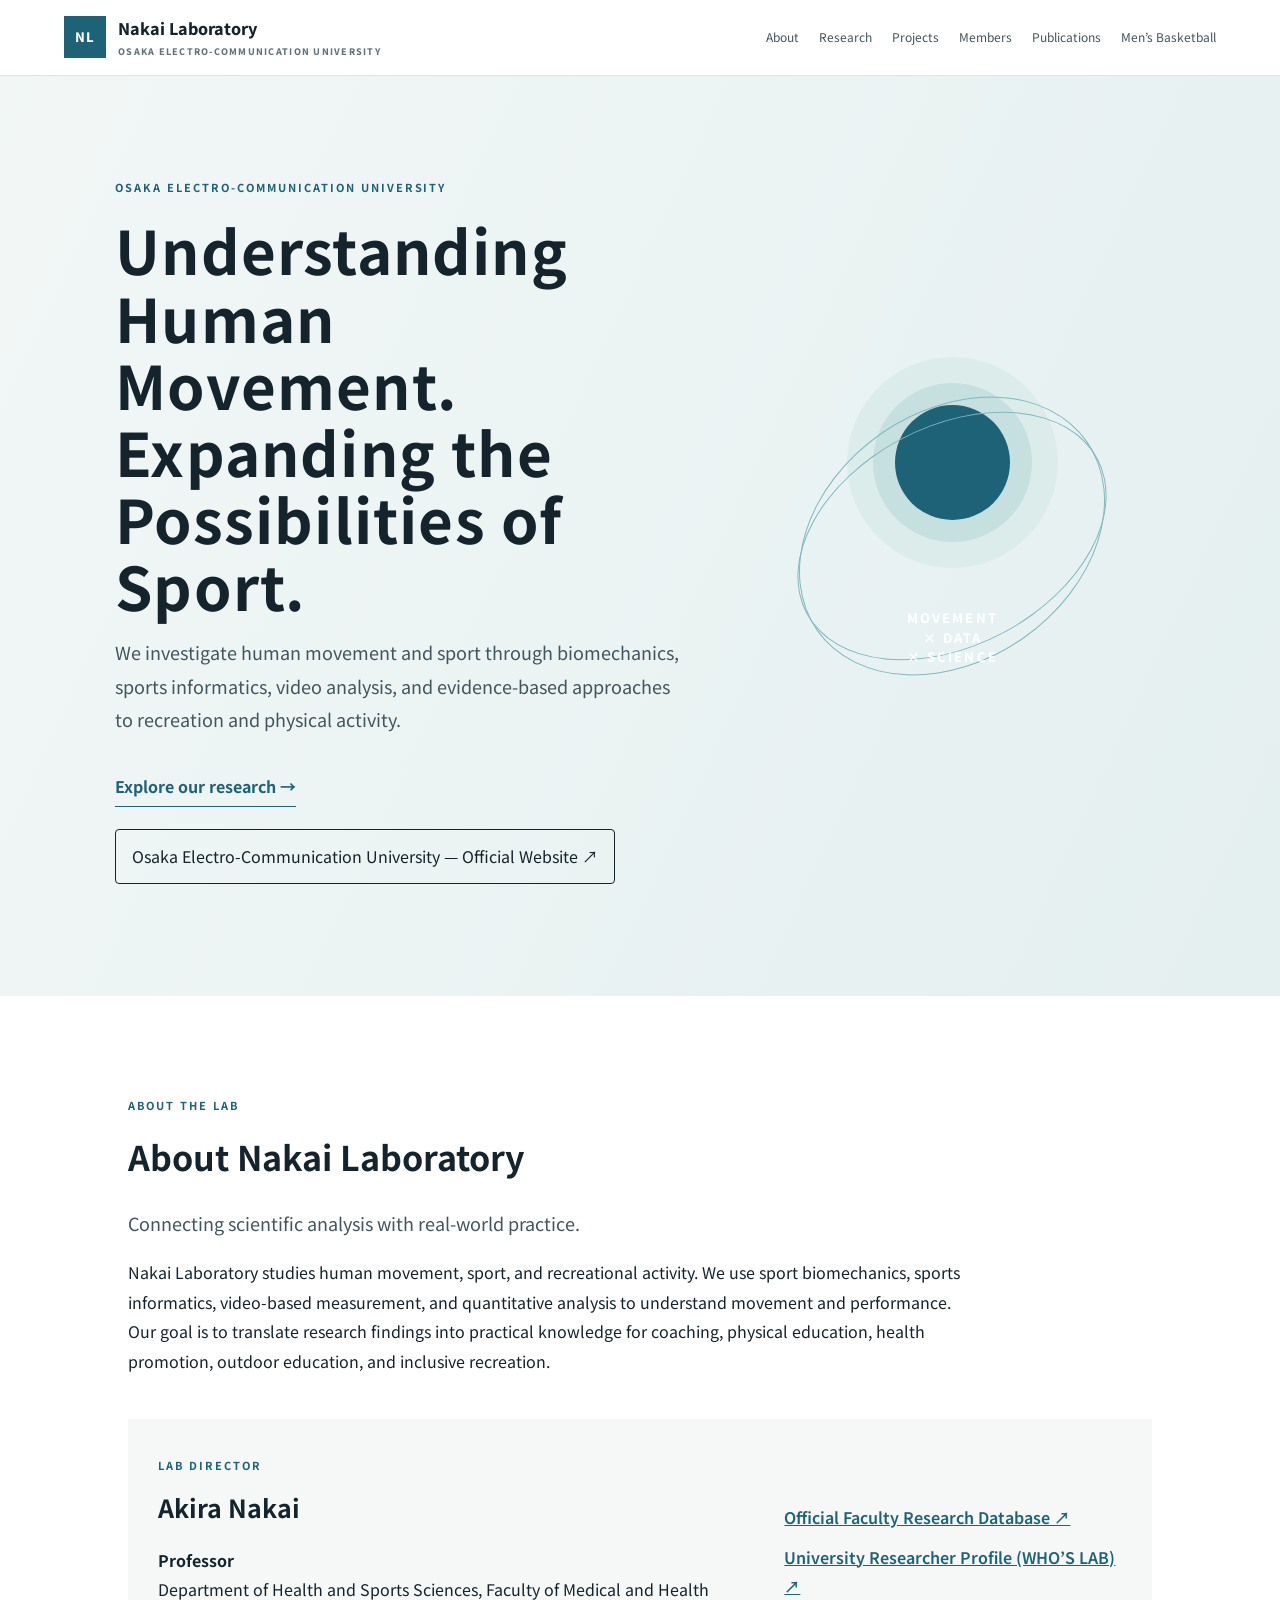
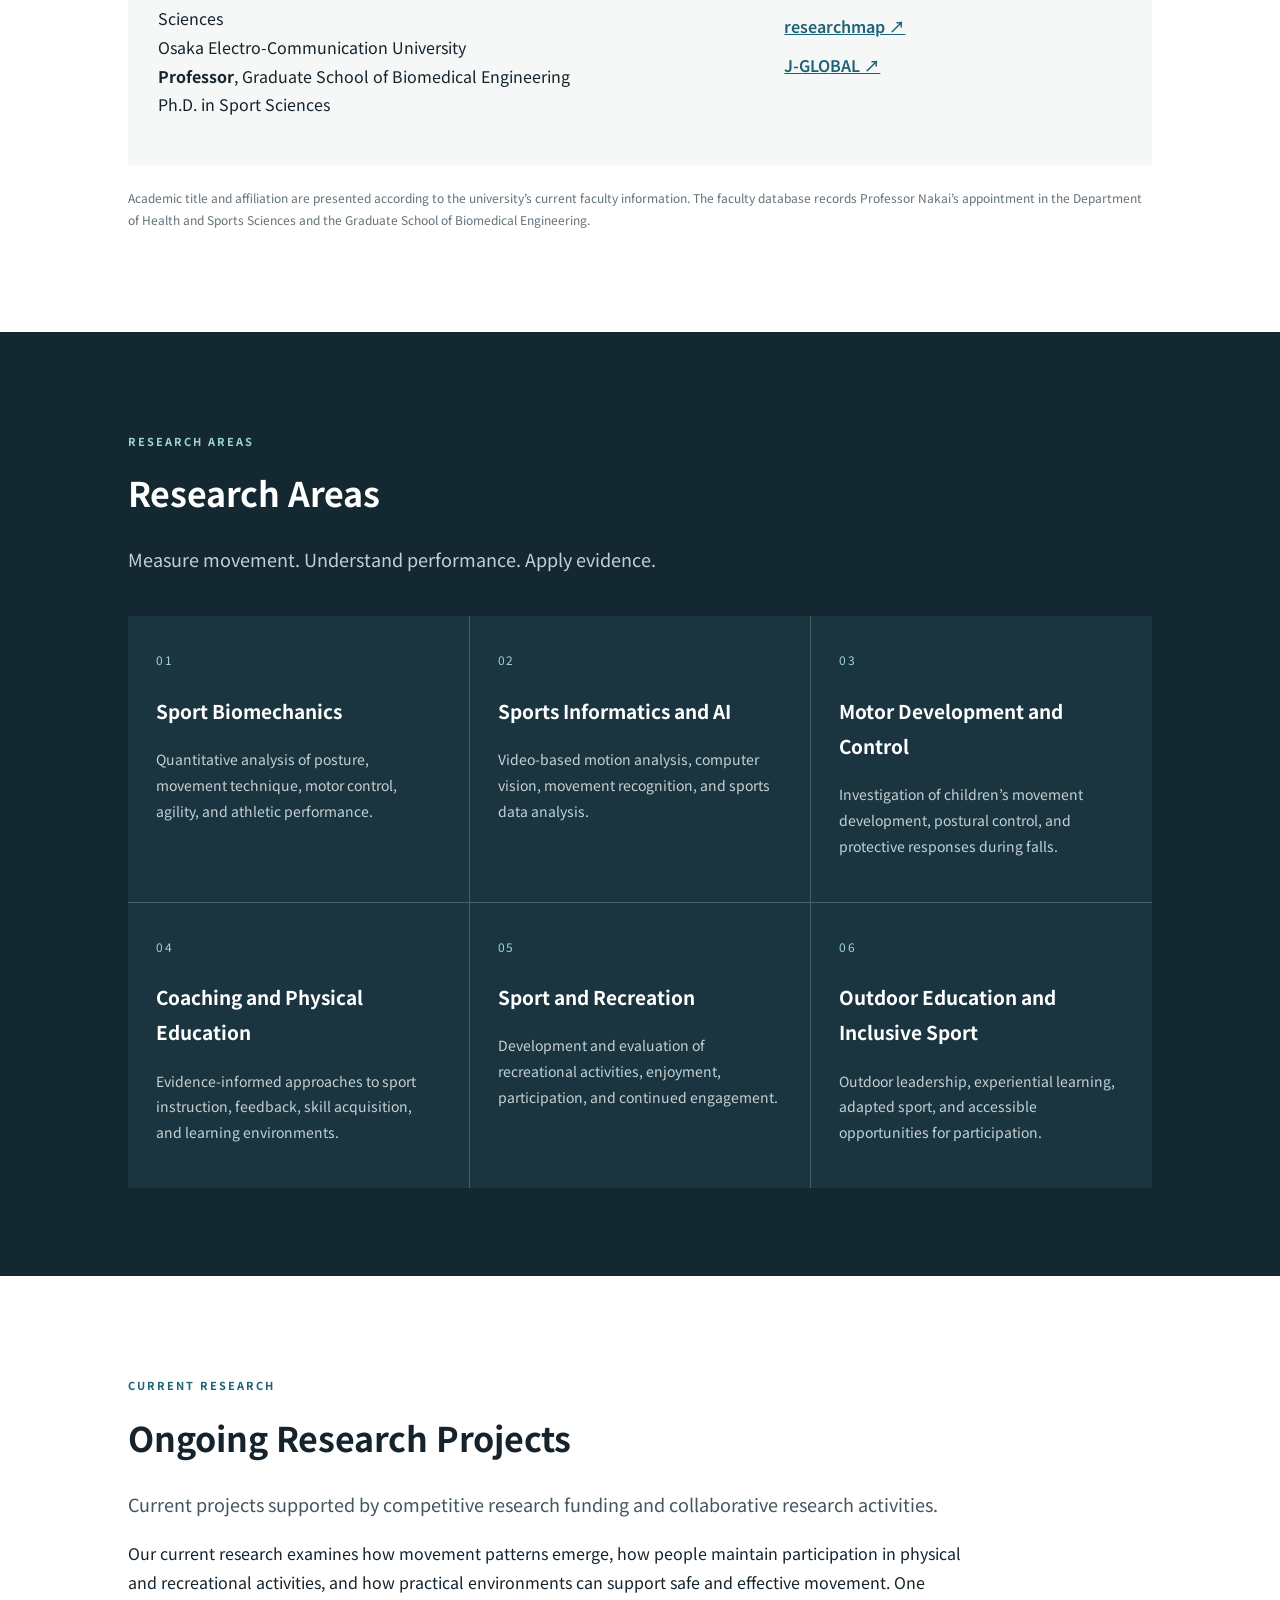
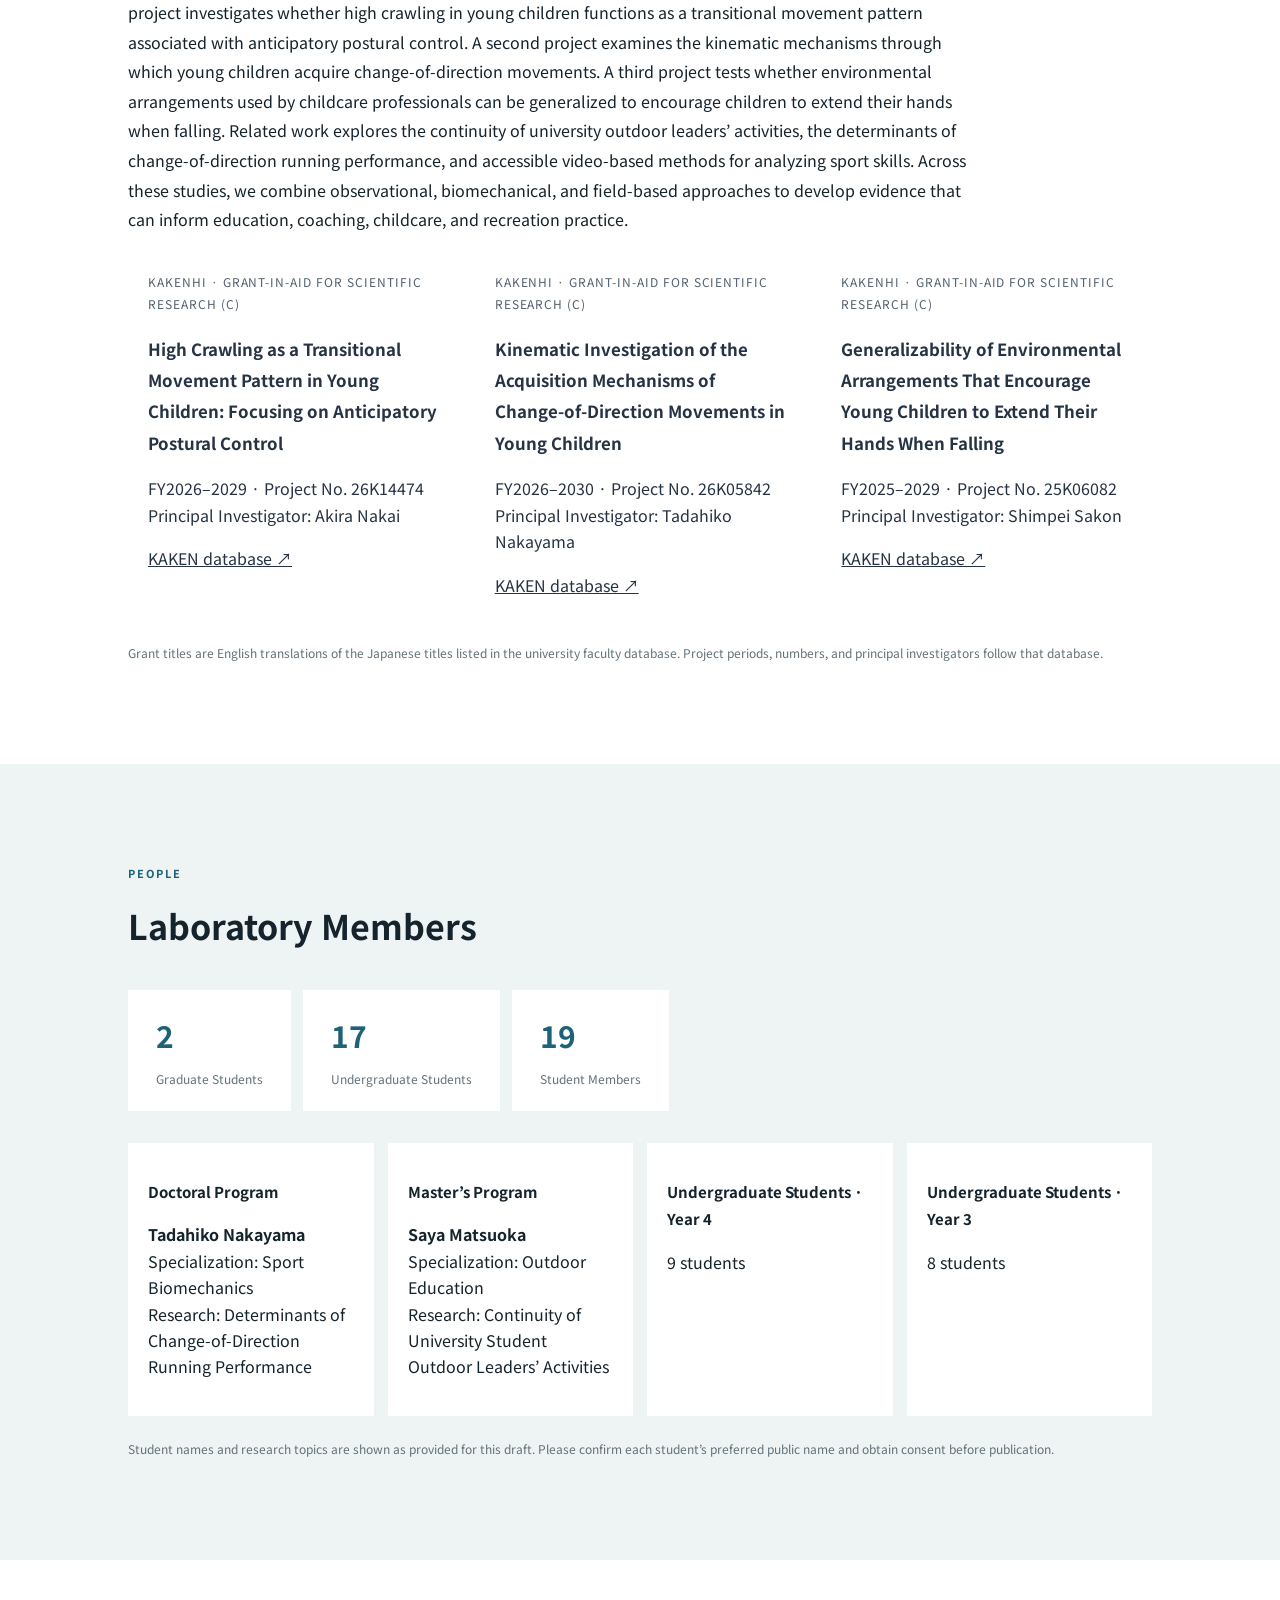
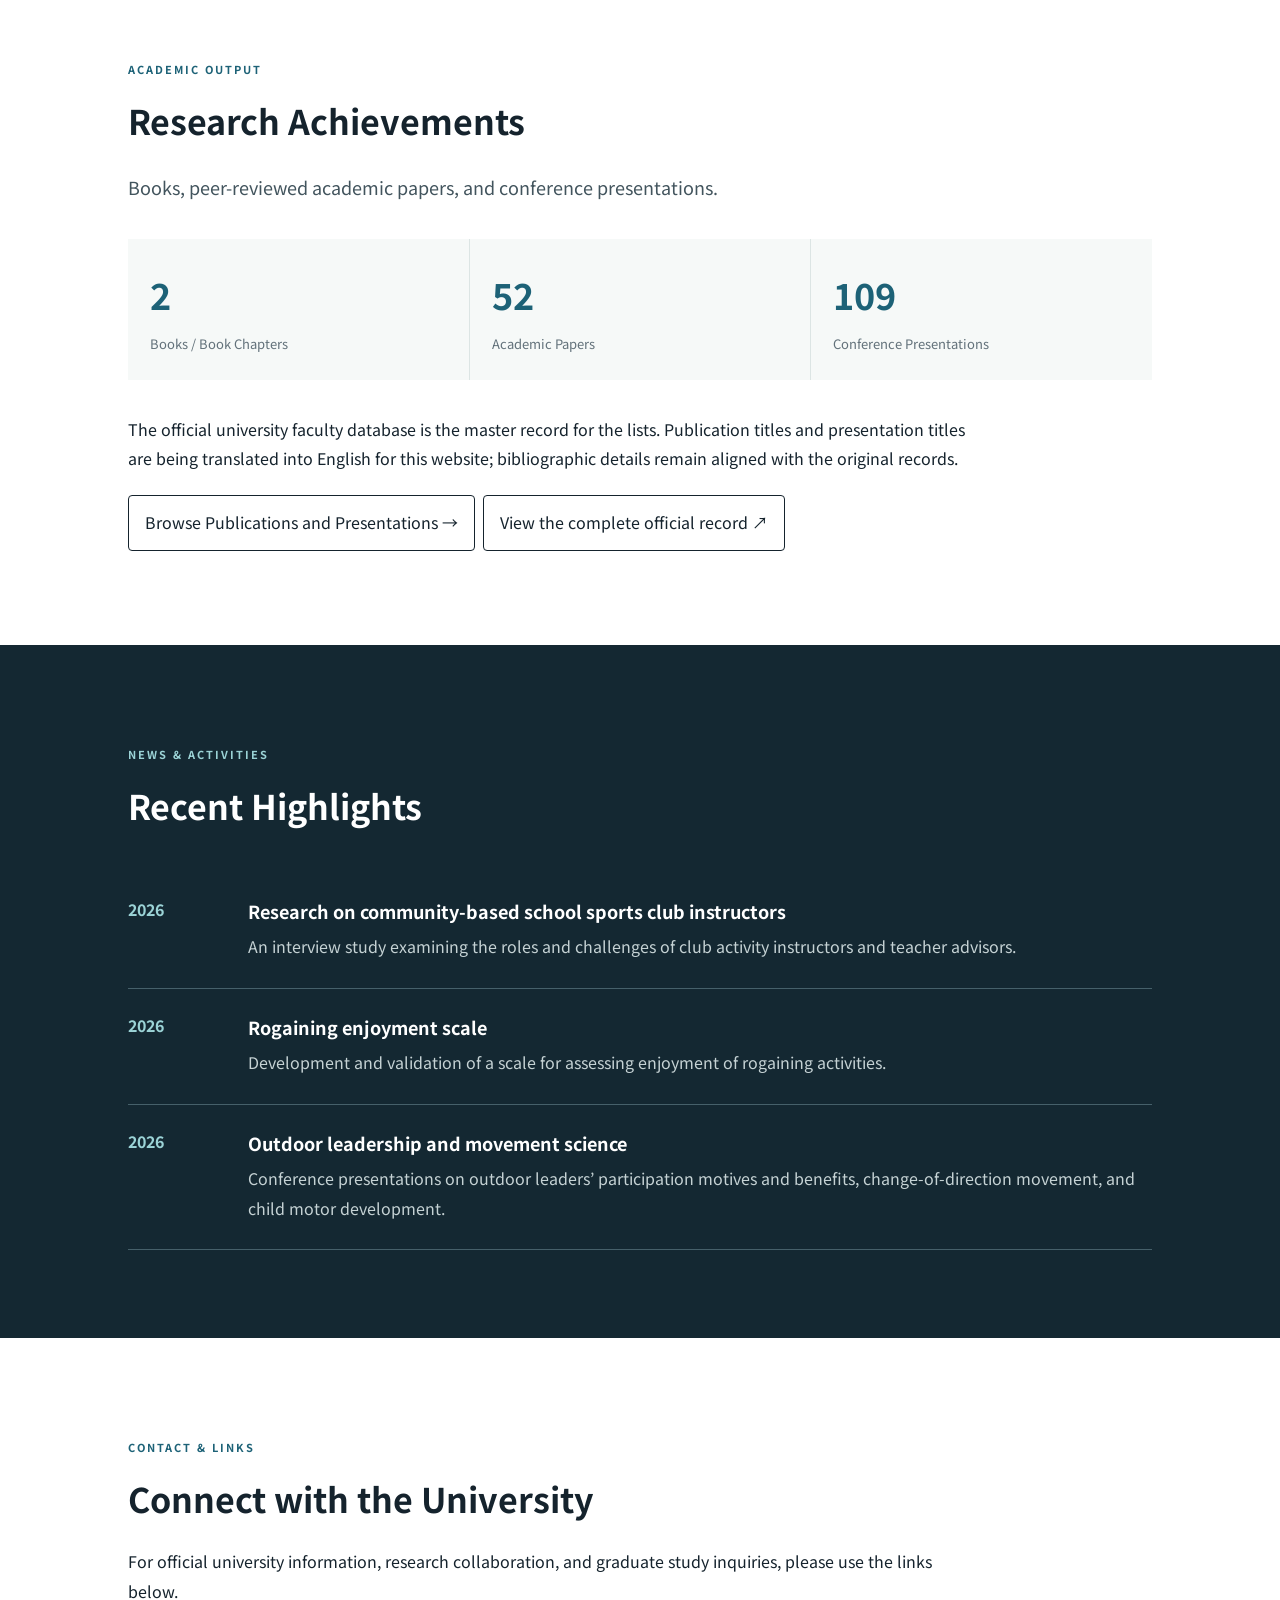
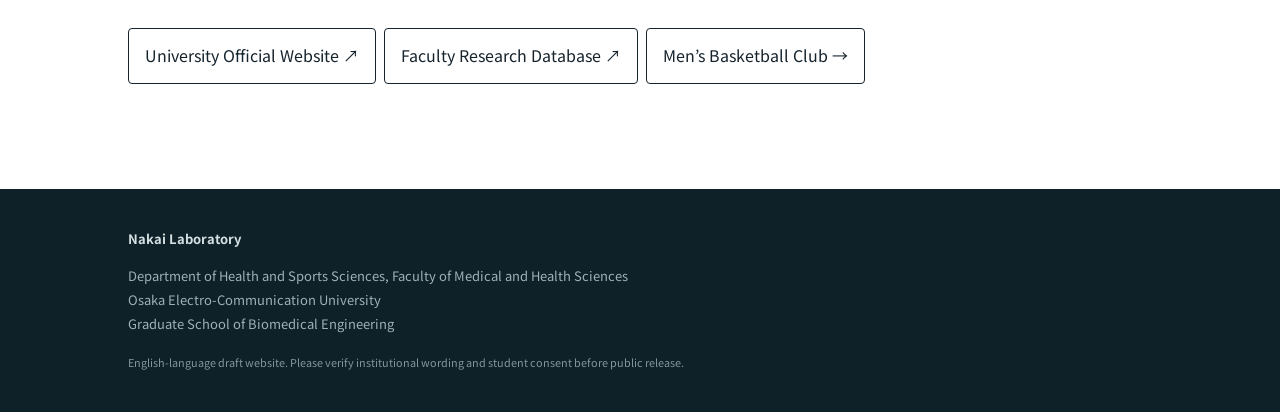
==== index.html @ e016758c "Add files via upload" ====
<!doctype html>
<html lang="en"><head><meta charset="utf-8"><meta name="viewport" content="width=device-width, initial-scale=1"><meta name="description" content="Nakai Laboratory at Osaka Electro-Communication University. Research in sport and recreation, sports informatics, biomechanics, movement development, and outdoor education."><title>Nakai Laboratory | Osaka Electro-Communication University</title><link rel="stylesheet" href="style.css"></head>
<body>
<header class="site-header"><a class="brand" href="#home"><span class="brand-mark">NL</span><span>Nakai Laboratory<small>OSAKA ELECTRO-COMMUNICATION UNIVERSITY</small></span></a><nav><a href="#about">About</a><a href="#research">Research</a><a href="#projects">Projects</a><a href="#members">Members</a><a href="publications.html">Publications</a><a href="basketball.html">Men’s Basketball</a></nav></header>
<main>
<section class="hero" id="home"><div class="hero-copy"><p class="eyebrow">OSAKA ELECTRO-COMMUNICATION UNIVERSITY</p><h1>Understanding Human Movement.<br>Expanding the Possibilities of Sport.</h1><p class="lead">We investigate human movement and sport through biomechanics, sports informatics, video analysis, and evidence-based approaches to recreation and physical activity.</p><a class="text-link" href="#research">Explore our research →</a><p><a class="official-link" href="https://www.osakac.ac.jp/" target="_blank" rel="noopener">Osaka Electro-Communication University — Official Website ↗</a></p></div><div class="hero-visual"><div class="orbit orbit-a"></div><div class="orbit orbit-b"></div><div class="dot"></div><div class="visual-label">MOVEMENT<br>× DATA<br>× SCIENCE</div></div></section>
<section class="intro section" id="about"><p class="eyebrow">ABOUT THE LAB</p><h2>About Nakai Laboratory</h2><p class="section-lead">Connecting scientific analysis with real-world practice.</p><p>Nakai Laboratory studies human movement, sport, and recreational activity. We use sport biomechanics, sports informatics, video-based measurement, and quantitative analysis to understand movement and performance. Our goal is to translate research findings into practical knowledge for coaching, physical education, health promotion, outdoor education, and inclusive recreation.</p><div class="profile"><div><span class="eyebrow">LAB DIRECTOR</span><h3>Akira Nakai</h3><p><strong>Professor</strong><br>Department of Health and Sports Sciences, Faculty of Medical and Health Sciences<br>Osaka Electro-Communication University<br><strong>Professor</strong>, Graduate School of Biomedical Engineering<br>Ph.D. in Sport Sciences</p></div><div class="profile-links"><a href="https://research-db.osakac.ac.jp/doku.php?id=ja:0811:nakai_akira" target="_blank" rel="noopener">Official Faculty Research Database ↗</a><a href="https://www.osakac.ac.jp/whoslab/research/nakai-a/" target="_blank" rel="noopener">University Researcher Profile (WHO’S LAB) ↗</a><a href="https://researchmap.jp/akiranakai" target="_blank" rel="noopener">researchmap ↗</a><a href="https://jglobal.jst.go.jp/detail?JGLOBAL_ID=201101075305499362" target="_blank" rel="noopener">J-GLOBAL ↗</a></div></div><p class="note">Academic title and affiliation are presented according to the university’s current faculty information. The faculty database records Professor Nakai’s appointment in the Department of Health and Sports Sciences and the Graduate School of Biomedical Engineering.</p></section>
<section class="section dark" id="research"><p class="eyebrow">RESEARCH AREAS</p><h2>Research Areas</h2><p class="section-lead">Measure movement. Understand performance. Apply evidence.</p><div class="cards"><article><span>01</span><h3>Sport Biomechanics</h3><p>Quantitative analysis of posture, movement technique, motor control, agility, and athletic performance.</p></article><article><span>02</span><h3>Sports Informatics and AI</h3><p>Video-based motion analysis, computer vision, movement recognition, and sports data analysis.</p></article><article><span>03</span><h3>Motor Development and Control</h3><p>Investigation of children’s movement development, postural control, and protective responses during falls.</p></article><article><span>04</span><h3>Coaching and Physical Education</h3><p>Evidence-informed approaches to sport instruction, feedback, skill acquisition, and learning environments.</p></article><article><span>05</span><h3>Sport and Recreation</h3><p>Development and evaluation of recreational activities, enjoyment, participation, and continued engagement.</p></article><article><span>06</span><h3>Outdoor Education and Inclusive Sport</h3><p>Outdoor leadership, experiential learning, adapted sport, and accessible opportunities for participation.</p></article></div></section>
<section class="section" id="projects"><p class="eyebrow">CURRENT RESEARCH</p><h2>Ongoing Research Projects</h2><p class="section-lead">Current projects supported by competitive research funding and collaborative research activities.</p><p>Our current research examines how movement patterns emerge, how people maintain participation in physical and recreational activities, and how practical environments can support safe and effective movement. One project investigates whether high crawling in young children functions as a transitional movement pattern associated with anticipatory postural control. A second project examines the kinematic mechanisms through which young children acquire change-of-direction movements. A third project tests whether environmental arrangements used by childcare professionals can be generalized to encourage children to extend their hands when falling. Related work explores the continuity of university outdoor leaders’ activities, the determinants of change-of-direction running performance, and accessible video-based methods for analyzing sport skills. Across these studies, we combine observational, biomechanical, and field-based approaches to develop evidence that can inform education, coaching, childcare, and recreation practice.</p><div class="grant-grid"><article><span class="tag">KAKENHI · Grant-in-Aid for Scientific Research (C)</span><h3>High Crawling as a Transitional Movement Pattern in Young Children: Focusing on Anticipatory Postural Control</h3><p>FY2026–2029 · Project No. 26K14474<br>Principal Investigator: Akira Nakai</p><a href="https://kaken.nii.ac.jp/" target="_blank" rel="noopener">KAKEN database ↗</a></article><article><span class="tag">KAKENHI · Grant-in-Aid for Scientific Research (C)</span><h3>Kinematic Investigation of the Acquisition Mechanisms of Change-of-Direction Movements in Young Children</h3><p>FY2026–2030 · Project No. 26K05842<br>Principal Investigator: Tadahiko Nakayama</p><a href="https://kaken.nii.ac.jp/" target="_blank" rel="noopener">KAKEN database ↗</a></article><article><span class="tag">KAKENHI · Grant-in-Aid for Scientific Research (C)</span><h3>Generalizability of Environmental Arrangements That Encourage Young Children to Extend Their Hands When Falling</h3><p>FY2025–2029 · Project No. 25K06082<br>Principal Investigator: Shimpei Sakon</p><a href="https://kaken.nii.ac.jp/" target="_blank" rel="noopener">KAKEN database ↗</a></article></div><p class="note">Grant titles are English translations of the Japanese titles listed in the university faculty database. Project periods, numbers, and principal investigators follow that database.</p></section>
<section class="section pale" id="members"><p class="eyebrow">PEOPLE</p><h2>Laboratory Members</h2><div class="member-summary"><div><strong>2</strong><span>Graduate Students</span></div><div><strong>17</strong><span>Undergraduate Students</span></div><div><strong>19</strong><span>Student Members</span></div></div><div class="member-grid"><article><h3>Doctoral Program</h3><p><strong>Tadahiko Nakayama</strong><br>Specialization: Sport Biomechanics<br>Research: Determinants of Change-of-Direction Running Performance</p></article><article><h3>Master’s Program</h3><p><strong>Saya Matsuoka</strong><br>Specialization: Outdoor Education<br>Research: Continuity of University Student Outdoor Leaders’ Activities</p></article><article><h3>Undergraduate Students · Year 4</h3><p>9 students</p></article><article><h3>Undergraduate Students · Year 3</h3><p>8 students</p></article></div><p class="note">Student names and research topics are shown as provided for this draft. Please confirm each student’s preferred public name and obtain consent before publication.</p></section>
<section class="section" id="achievements"><p class="eyebrow">ACADEMIC OUTPUT</p><h2>Research Achievements</h2><p class="section-lead">Books, peer-reviewed academic papers, and conference presentations.</p><div class="metrics"><div><strong>2</strong><span>Books / Book Chapters</span></div><div><strong>52</strong><span>Academic Papers</span></div><div><strong>109</strong><span>Conference Presentations</span></div></div><p>The official university faculty database is the master record for the lists. Publication titles and presentation titles are being translated into English for this website; bibliographic details remain aligned with the original records.</p><a class="official-link" href="publications.html">Browse Publications and Presentations →</a><a class="official-link" href="https://research-db.osakac.ac.jp/doku.php?id=ja:0811:nakai_akira" target="_blank" rel="noopener">View the complete official record ↗</a></section>
<section class="section dark" id="news"><p class="eyebrow">NEWS &amp; ACTIVITIES</p><h2>Recent Highlights</h2><div class="news-list"><article><time>2026</time><div><h3>Research on community-based school sports club instructors</h3><p>An interview study examining the roles and challenges of club activity instructors and teacher advisors.</p></div></article><article><time>2026</time><div><h3>Rogaining enjoyment scale</h3><p>Development and validation of a scale for assessing enjoyment of rogaining activities.</p></div></article><article><time>2026</time><div><h3>Outdoor leadership and movement science</h3><p>Conference presentations on outdoor leaders’ participation motives and benefits, change-of-direction movement, and child motor development.</p></div></article></div></section>
<section class="contact section" id="contact"><p class="eyebrow">CONTACT &amp; LINKS</p><h2>Connect with the University</h2><p>For official university information, research collaboration, and graduate study inquiries, please use the links below.</p><a class="official-link" href="https://www.osakac.ac.jp/" target="_blank" rel="noopener">University Official Website ↗</a><a class="official-link" href="https://research-db.osakac.ac.jp/doku.php?id=ja:0811:nakai_akira" target="_blank" rel="noopener">Faculty Research Database ↗</a><a class="official-link" href="basketball.html">Men’s Basketball Club →</a></section>
</main><footer><strong>Nakai Laboratory</strong><p>Department of Health and Sports Sciences, Faculty of Medical and Health Sciences<br>Osaka Electro-Communication University<br>Graduate School of Biomedical Engineering</p><small>English-language draft website. Please verify institutional wording and student consent before public release.</small></footer></body></html>
---- style.css ----
@import url('https://fonts.googleapis.com/css2?family=Noto+Sans+JP:wght@400;500;600;700;800&display=swap');
:root{--ink:#15232d;--muted:#62717a;--blue:#1d6277;--cyan:#9bd3d6;--pale:#edf4f3;--line:#dce5e4}
*{box-sizing:border-box}html{scroll-behavior:smooth}body{margin:0;color:var(--ink);font-family:"Noto Sans JP",sans-serif;line-height:1.85}a{color:inherit}.site-header{height:auto;min-height:76px;padding:14px 5vw;display:flex;align-items:center;justify-content:space-between;gap:24px;border-bottom:1px solid var(--line);background:#fff;position:sticky;top:0;z-index:5}.brand{display:flex;align-items:center;gap:12px;text-decoration:none;font-weight:800;white-space:nowrap}.brand small{display:block;font-size:9px;letter-spacing:.18em;color:var(--muted)}.brand-mark{width:42px;height:42px;background:var(--blue);color:white;display:grid;place-items:center;font-size:13px;letter-spacing:.08em}nav{display:flex;gap:20px;flex-wrap:wrap}nav a{text-decoration:none;font-size:12px;color:#42545d}nav a:hover,.profile-links a:hover{color:var(--blue)}.hero{min-height:590px;padding:90px 9vw;display:grid;grid-template-columns:1.15fr .85fr;align-items:center;gap:50px;background:linear-gradient(115deg,#f2f7f6,#e4eff0)}.eyebrow{font-size:11px;font-weight:700;letter-spacing:.18em;color:var(--blue)}h1{font-size:clamp(34px,5vw,60px);line-height:1.4;letter-spacing:.02em;margin:18px 0}.lead,.section-lead{font-size:18px;color:#42545d;max-width:680px}.text-link{display:inline-block;margin-top:18px;color:var(--blue);font-weight:700;text-decoration:none;border-bottom:1px solid var(--blue);padding-bottom:4px}.hero-visual{height:350px;position:relative;display:grid;place-items:center}.orbit{position:absolute;border:1px solid #80b8bd;border-radius:50%;transform:rotate(-28deg)}.orbit-a{width:330px;height:220px}.orbit-b{width:250px;height:330px;transform:rotate(55deg)}.dot{width:115px;height:115px;border-radius:50%;background:var(--blue);box-shadow:0 0 0 22px #c6e0df,0 0 0 48px #dceceb}.visual-label{position:relative;color:white;text-align:center;font-size:13px;line-height:1.5;letter-spacing:.16em;font-weight:700}.section{padding:88px 10vw;max-width:1440px;margin:auto}.section h2{font-size:34px;margin:4px 0 16px}.section>p:not(.eyebrow):not(.note){max-width:850px}.profile{margin-top:42px;padding:30px;background:#f5f8f7;display:flex;justify-content:space-between;gap:30px}.profile h3{font-size:25px;margin:6px 0}.profile h3 small{font-size:14px;color:var(--muted);margin-left:10px}.profile-links{display:flex;flex-direction:column;gap:10px;justify-content:center}.profile-links a{color:var(--blue);font-weight:600}.dark{background:#142832;color:#fff;max-width:none;padding-left:max(10vw,calc((100vw - 1152px)/2));padding-right:max(10vw,calc((100vw - 1152px)/2))}.dark .eyebrow{color:#9bd3d6}.dark .section-lead{color:#c1d1d4}.cards{display:grid;grid-template-columns:repeat(3,1fr);gap:1px;background:#46606a;margin-top:40px}.cards article{background:#1b3540;padding:28px;min-height:220px}.cards article span{color:#9bd3d6;font-size:12px;letter-spacing:.15em}.cards h3{font-size:19px}.cards p{color:#c5d2d4;font-size:14px}.note{font-size:12px;color:var(--muted);margin-top:22px}.dark .note{color:#b2c2c6}.project-list{border-top:1px solid var(--line);margin-top:35px}.project-list article{padding:25px 0;border-bottom:1px solid var(--line)}.project-list h3{margin:6px 0;font-size:20px}.project-list p{margin:0;color:var(--muted)}.project-tag{font-size:11px;color:var(--blue);font-weight:700}.pale{background:var(--pale);max-width:none;padding-left:max(10vw,calc((100vw - 1152px)/2));padding-right:max(10vw,calc((100vw - 1152px)/2))}.member-summary{display:flex;gap:12px;margin:32px 0}.member-summary div{background:#fff;padding:18px 28px;min-width:120px}.member-summary strong{display:block;font-size:30px;color:var(--blue)}.member-summary span{font-size:12px;color:var(--muted)}.member-grid{display:grid;grid-template-columns:repeat(4,1fr);gap:14px}.member-grid article{background:#fff;padding:20px}.member-grid h3{font-size:15px}.metrics{display:grid;grid-template-columns:repeat(3,1fr);gap:1px;background:var(--line);margin:35px 0}.metrics div{background:#f6f9f8;padding:22px}.metrics strong{display:block;font-size:36px;color:var(--blue)}.metrics span{font-size:13px;color:var(--muted)}.news-list{margin-top:35px}.news-list article{display:grid;grid-template-columns:100px 1fr;gap:20px;padding:22px 0;border-bottom:1px solid #46606a}.news-list time{color:#9bd3d6;font-weight:700}.news-list h3{margin:0;font-size:18px}.news-list p{margin:4px 0;color:#c5d2d4}.news-list small{color:#a9bdc1}.contact{padding-bottom:100px}footer{background:#0e2028;color:#d4e0e1;padding:38px 10vw;font-size:13px}footer p{color:#9eb1b6}footer small{color:#81979d}
@media(max-width:850px){.site-header{position:static;align-items:flex-start;flex-direction:column}nav{gap:12px}.hero{grid-template-columns:1fr;padding:65px 8vw}.hero-visual{height:250px}.section{padding:65px 8vw}.dark,.pale{padding-left:8vw;padding-right:8vw}.cards{grid-template-columns:1fr 1fr}.member-grid{grid-template-columns:1fr 1fr}.profile{flex-direction:column}.metrics{grid-template-columns:1fr 1fr}}
@media(max-width:520px){nav a{font-size:11px}.hero-visual{height:220px}.orbit-a{width:260px;height:175px}.orbit-b{width:200px;height:260px}.cards,.member-grid{grid-template-columns:1fr}.member-summary{flex-wrap:wrap}.metrics{grid-template-columns:1fr 1fr}.section h2{font-size:29px}.news-list article{grid-template-columns:65px 1fr;gap:12px}}
/* Men's basketball activity page */
.club-promo{max-width:none;padding-left:max(10vw,calc((100vw - 1152px)/2));padding-right:max(10vw,calc((100vw - 1152px)/2))}
.club-hero{min-height:480px;padding:80px 10vw;display:grid;grid-template-columns:1.2fr .8fr;gap:48px;align-items:center;background:linear-gradient(120deg,#f3f6f4,#e5ece9)}
.club-hero h1{font-size:clamp(36px,5vw,58px);margin:16px 0}.club-ball{width:250px;height:250px;border-radius:50%;margin:auto;display:grid;place-items:center;background:radial-gradient(circle at 35% 30%,#d58a4d,#a64e24 72%);border:5px solid #733719;box-shadow:inset -18px -18px 0 #00000018,0 20px 45px #263b3326;position:relative;color:white;font-weight:800;letter-spacing:.12em;text-align:center;line-height:1.5}.club-ball:before,.club-ball:after{content:"";position:absolute;border:4px solid #66351f;border-radius:50%}.club-ball:before{width:100%;height:46%;border-left:0;border-right:0}.club-ball:after{height:100%;width:46%;border-top:0;border-bottom:0}.club-ball span{z-index:1;text-shadow:0 1px 4px #54250f}.club-facts{display:grid;grid-template-columns:repeat(3,1fr);gap:12px;margin-top:34px}.club-facts div{padding:20px;background:#f3f7f5}.club-facts span,.club-facts strong{display:block}.club-facts span{font-size:12px;color:var(--muted)}.club-facts strong{margin-top:5px}.club-cards{grid-template-columns:repeat(3,1fr)}.result-placeholder{background:white;border:1px solid var(--line);padding:28px;margin-top:28px}.result-placeholder p{margin-bottom:0;color:var(--muted)}.club-news-placeholder{display:grid;grid-template-columns:repeat(3,1fr);gap:14px;margin-top:28px}.club-news-placeholder>div{padding:22px;background:#f4f7f6}.club-news-placeholder p{font-size:14px;color:var(--muted);margin-bottom:0}
@media(max-width:850px){.club-hero{grid-template-columns:1fr;padding:65px 8vw}.club-ball{width:210px;height:210px}.club-facts,.club-news-placeholder{grid-template-columns:1fr}.club-cards{grid-template-columns:1fr 1fr}.club-promo{padding-left:8vw;padding-right:8vw}}
@media(max-width:520px){.club-cards{grid-template-columns:1fr}.club-ball{width:180px;height:180px}.club-facts{grid-template-columns:1fr}}

/* English edition refinements */
.brand small{letter-spacing:.14em}.hero h1{line-height:1.12}.profile p{line-height:1.8}.achievement-list{display:grid;gap:1rem}.achievement-list article{padding:1.1rem 1.25rem;border-bottom:1px solid #d9dee5}.achievement-list h3{margin:.2rem 0 .45rem}.achievement-list p{margin:.2rem 0;color:#526070}.tag{display:inline-block;font-size:.75rem;letter-spacing:.08em;text-transform:uppercase;color:#526070}.member-grid article p{line-height:1.65}.official-link{display:inline-flex;margin:.35rem .5rem .35rem 0;padding:.75rem 1rem;border:1px solid currentColor;border-radius:4px;text-decoration:none}.grant-grid{display:grid;grid-template-columns:repeat(auto-fit,minmax(240px,1fr));gap:1rem}.grant-grid article{background:#fff;padding:1.25rem;border-radius:8px;color:#263344}.grant-grid h3{font-size:1.05rem}.grant-grid p{line-height:1.65}.lang-note{font-size:.9rem;opacity:.8}
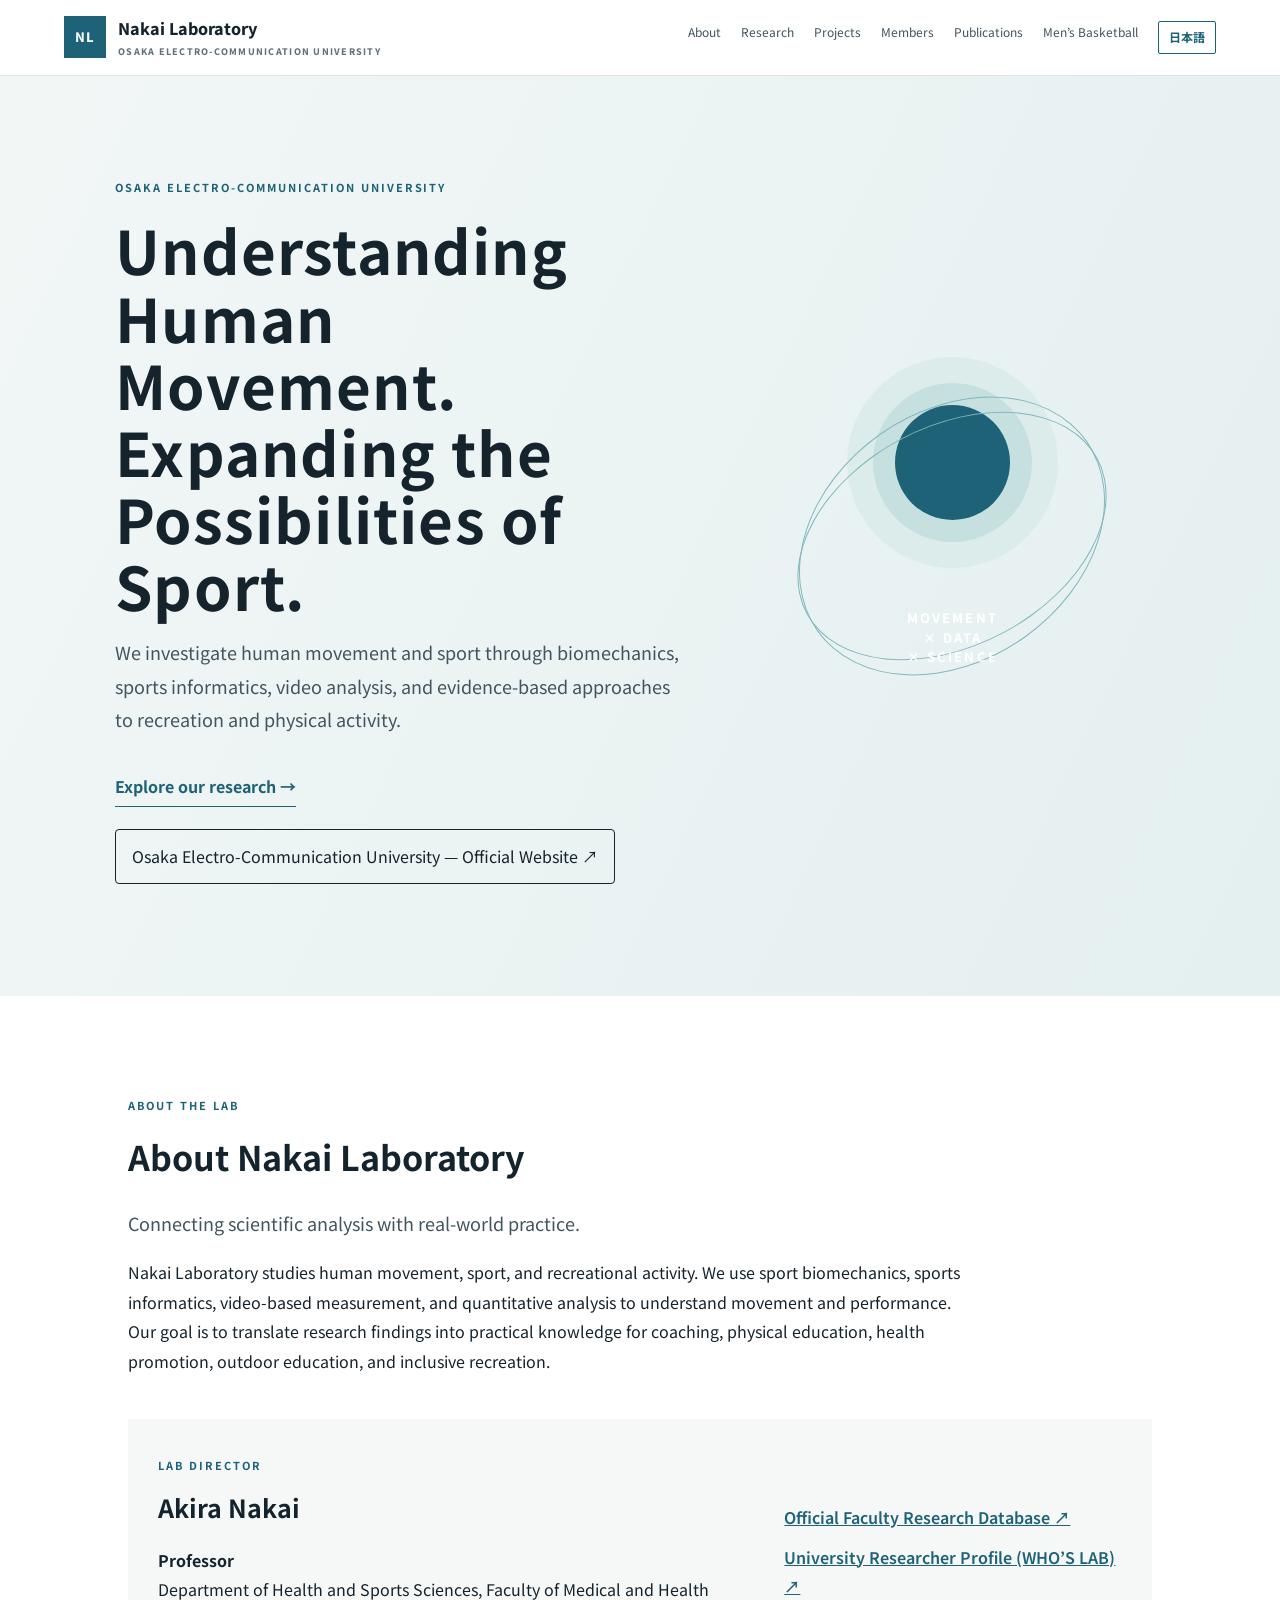
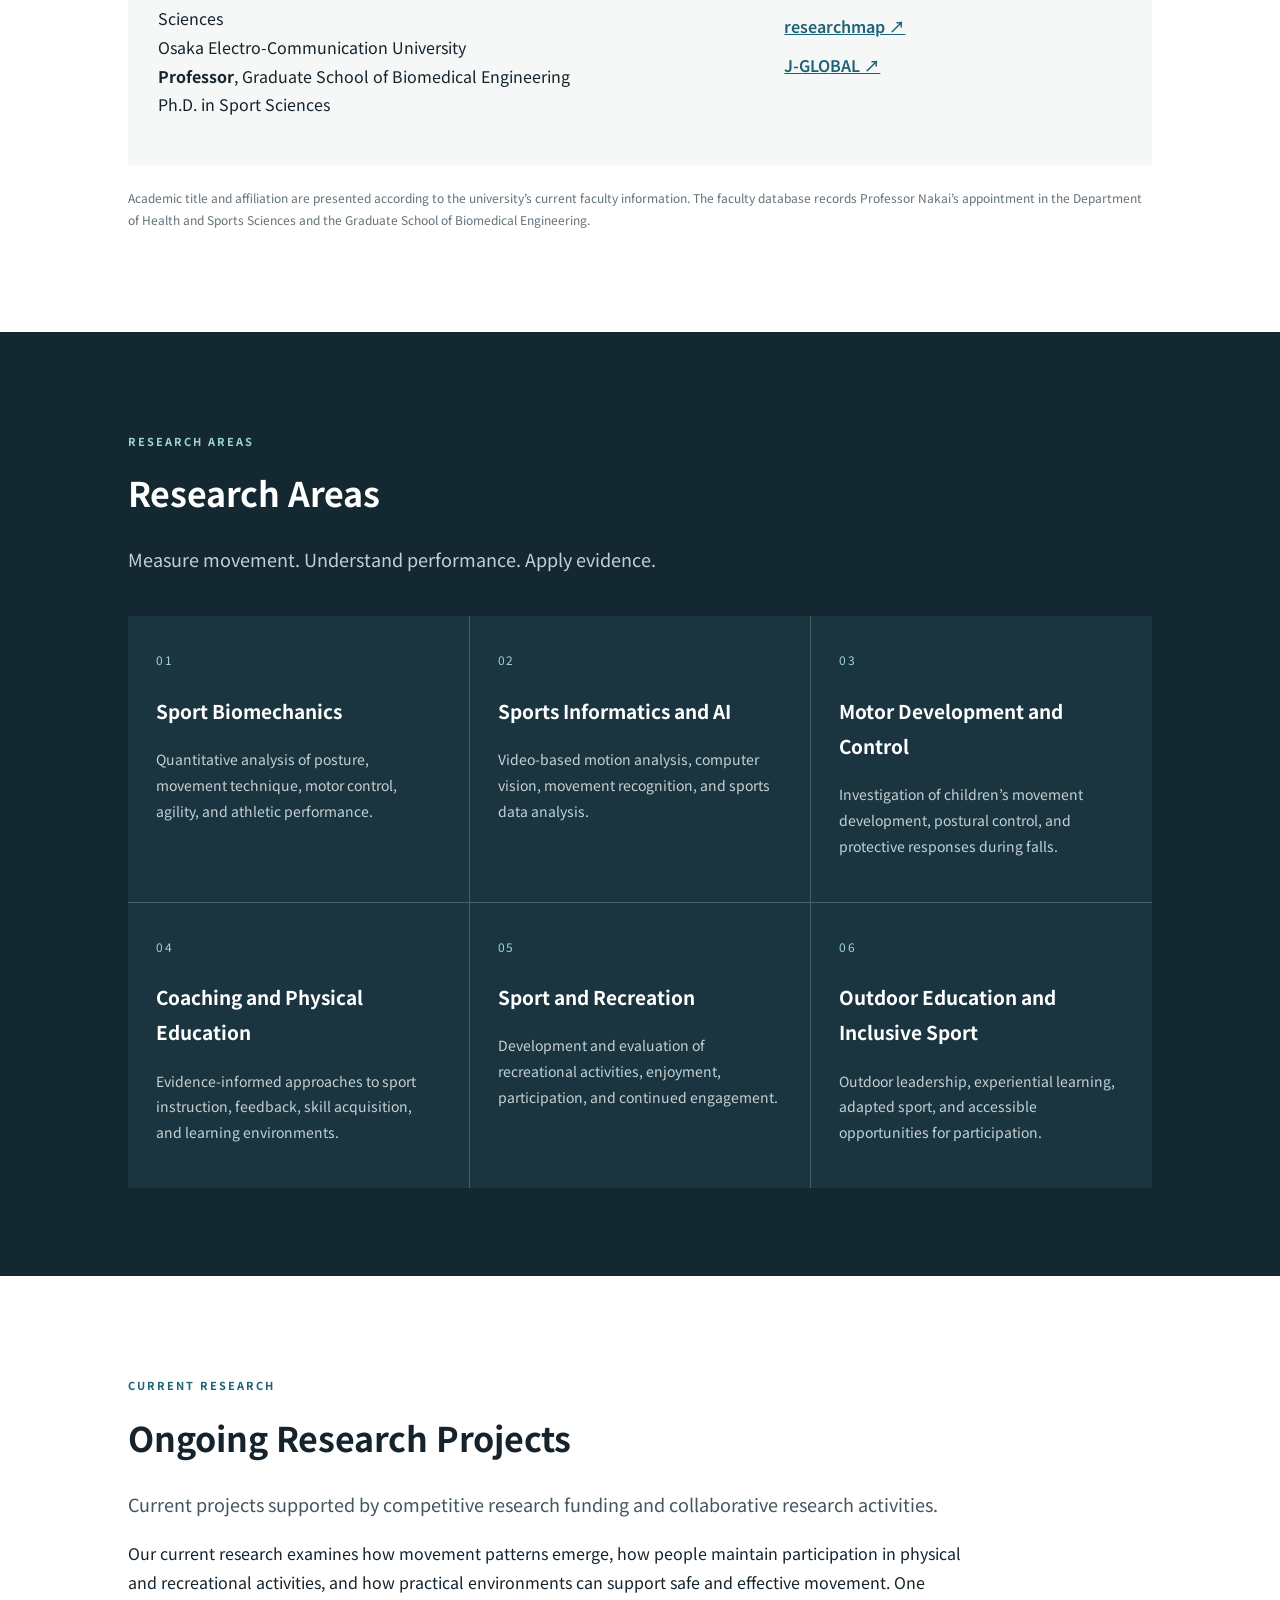
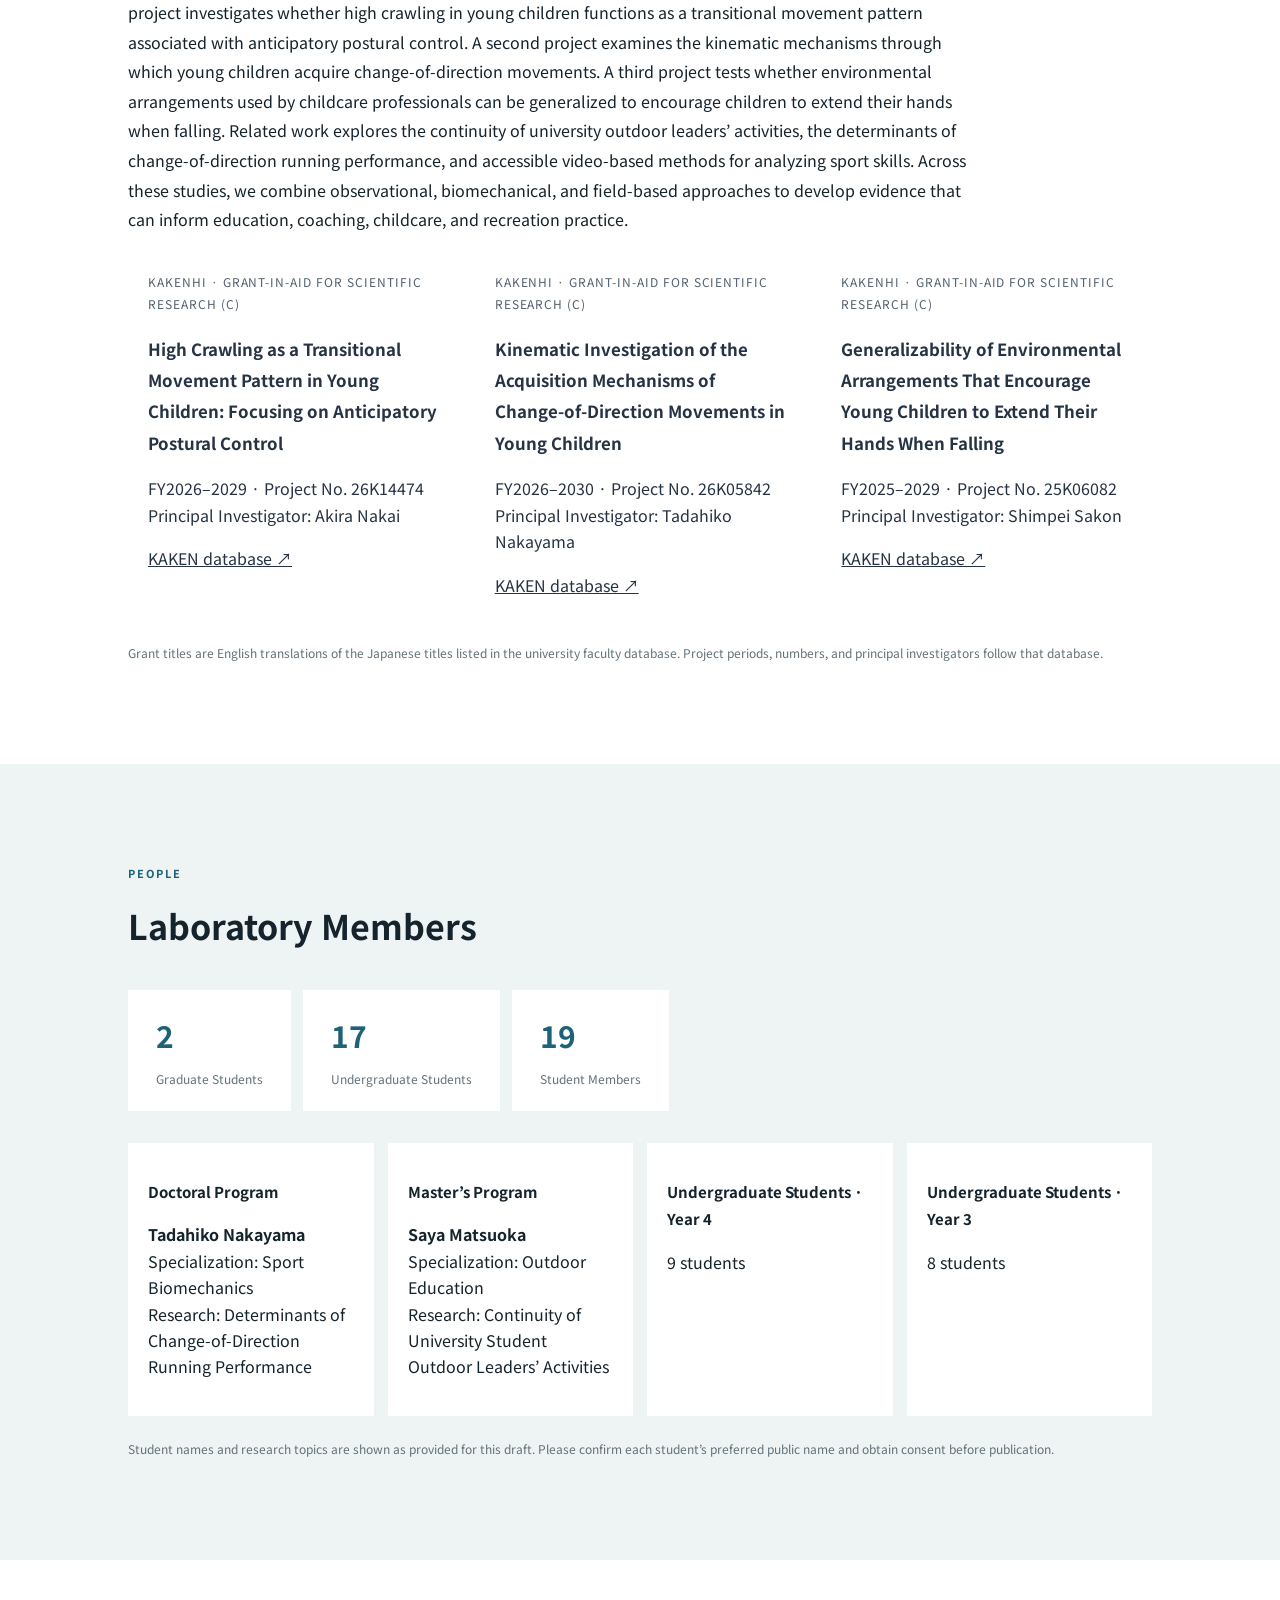
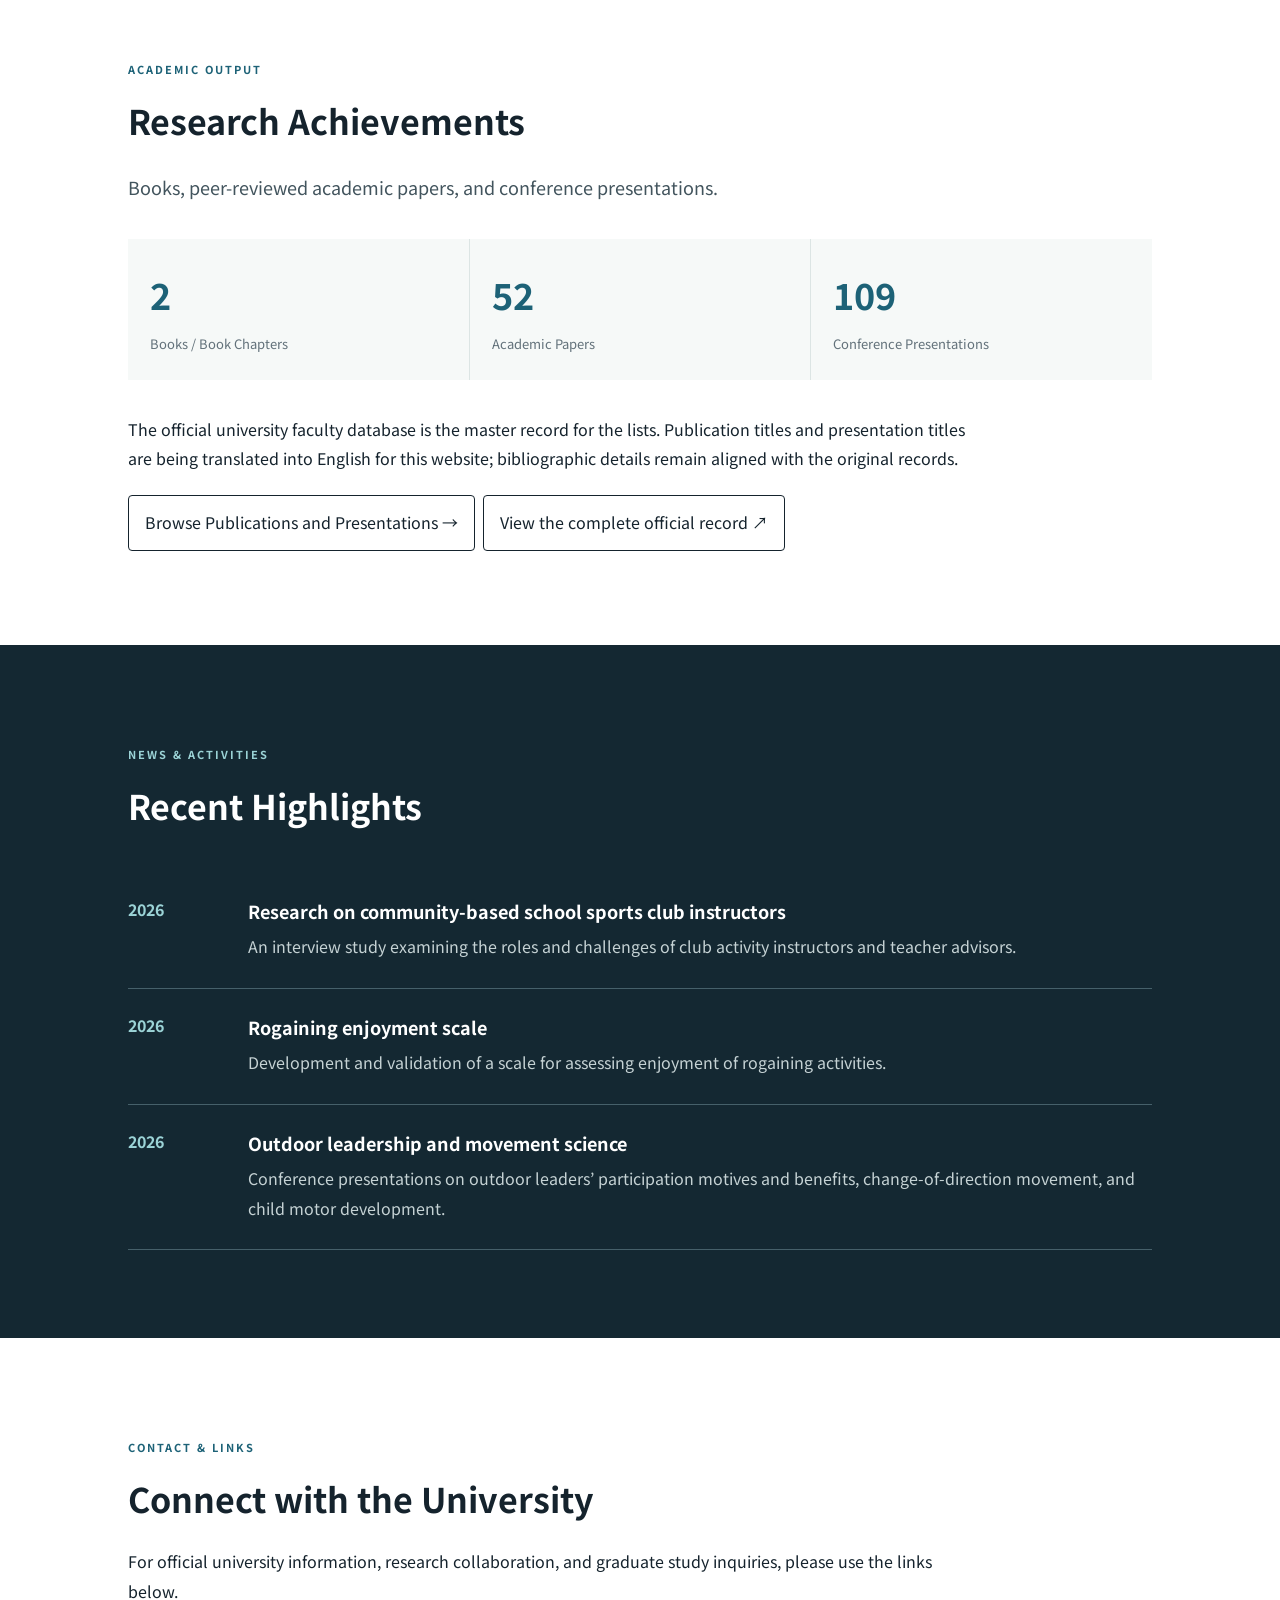
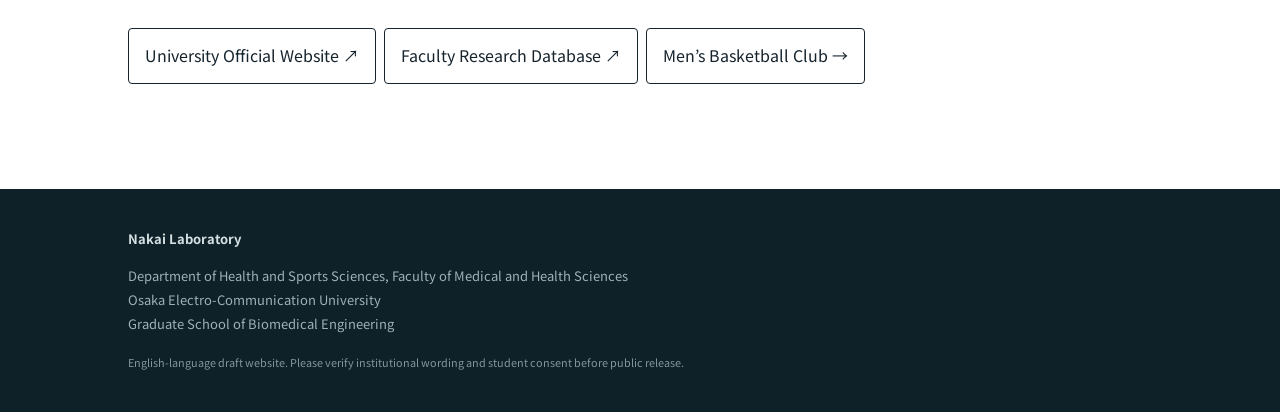
==== commit 762c6d21: "Add files via upload" ====
--- a/index.html
+++ b/index.html
@@ -1,7 +1,7 @@
 <!doctype html>
 <html lang="en"><head><meta charset="utf-8"><meta name="viewport" content="width=device-width, initial-scale=1"><meta name="description" content="Nakai Laboratory at Osaka Electro-Communication University. Research in sport and recreation, sports informatics, biomechanics, movement development, and outdoor education."><title>Nakai Laboratory | Osaka Electro-Communication University</title><link rel="stylesheet" href="style.css"></head>
 <body>
-<header class="site-header"><a class="brand" href="#home"><span class="brand-mark">NL</span><span>Nakai Laboratory<small>OSAKA ELECTRO-COMMUNICATION UNIVERSITY</small></span></a><nav><a href="#about">About</a><a href="#research">Research</a><a href="#projects">Projects</a><a href="#members">Members</a><a href="publications.html">Publications</a><a href="basketball.html">Men’s Basketball</a></nav></header>
+<header class="site-header"><a class="brand" href="#home"><span class="brand-mark">NL</span><span>Nakai Laboratory<small>OSAKA ELECTRO-COMMUNICATION UNIVERSITY</small></span></a><nav><a href="#about">About</a><a href="#research">Research</a><a href="#projects">Projects</a><a href="#members">Members</a><a href="publications.html">Publications</a><a href="basketball.html">Men’s Basketball</a><a class="lang-switch" href="ja/index.html">日本語</a></nav></header>
 <main>
 <section class="hero" id="home"><div class="hero-copy"><p class="eyebrow">OSAKA ELECTRO-COMMUNICATION UNIVERSITY</p><h1>Understanding Human Movement.<br>Expanding the Possibilities of Sport.</h1><p class="lead">We investigate human movement and sport through biomechanics, sports informatics, video analysis, and evidence-based approaches to recreation and physical activity.</p><a class="text-link" href="#research">Explore our research →</a><p><a class="official-link" href="https://www.osakac.ac.jp/" target="_blank" rel="noopener">Osaka Electro-Communication University — Official Website ↗</a></p></div><div class="hero-visual"><div class="orbit orbit-a"></div><div class="orbit orbit-b"></div><div class="dot"></div><div class="visual-label">MOVEMENT<br>× DATA<br>× SCIENCE</div></div></section>
 <section class="intro section" id="about"><p class="eyebrow">ABOUT THE LAB</p><h2>About Nakai Laboratory</h2><p class="section-lead">Connecting scientific analysis with real-world practice.</p><p>Nakai Laboratory studies human movement, sport, and recreational activity. We use sport biomechanics, sports informatics, video-based measurement, and quantitative analysis to understand movement and performance. Our goal is to translate research findings into practical knowledge for coaching, physical education, health promotion, outdoor education, and inclusive recreation.</p><div class="profile"><div><span class="eyebrow">LAB DIRECTOR</span><h3>Akira Nakai</h3><p><strong>Professor</strong><br>Department of Health and Sports Sciences, Faculty of Medical and Health Sciences<br>Osaka Electro-Communication University<br><strong>Professor</strong>, Graduate School of Biomedical Engineering<br>Ph.D. in Sport Sciences</p></div><div class="profile-links"><a href="https://research-db.osakac.ac.jp/doku.php?id=ja:0811:nakai_akira" target="_blank" rel="noopener">Official Faculty Research Database ↗</a><a href="https://www.osakac.ac.jp/whoslab/research/nakai-a/" target="_blank" rel="noopener">University Researcher Profile (WHO’S LAB) ↗</a><a href="https://researchmap.jp/akiranakai" target="_blank" rel="noopener">researchmap ↗</a><a href="https://jglobal.jst.go.jp/detail?JGLOBAL_ID=201101075305499362" target="_blank" rel="noopener">J-GLOBAL ↗</a></div></div><p class="note">Academic title and affiliation are presented according to the university’s current faculty information. The faculty database records Professor Nakai’s appointment in the Department of Health and Sports Sciences and the Graduate School of Biomedical Engineering.</p></section>
--- a/style.css
+++ b/style.css
@@ -12,3 +12,6 @@
 
 /* English edition refinements */
 .brand small{letter-spacing:.14em}.hero h1{line-height:1.12}.profile p{line-height:1.8}.achievement-list{display:grid;gap:1rem}.achievement-list article{padding:1.1rem 1.25rem;border-bottom:1px solid #d9dee5}.achievement-list h3{margin:.2rem 0 .45rem}.achievement-list p{margin:.2rem 0;color:#526070}.tag{display:inline-block;font-size:.75rem;letter-spacing:.08em;text-transform:uppercase;color:#526070}.member-grid article p{line-height:1.65}.official-link{display:inline-flex;margin:.35rem .5rem .35rem 0;padding:.75rem 1rem;border:1px solid currentColor;border-radius:4px;text-decoration:none}.grant-grid{display:grid;grid-template-columns:repeat(auto-fit,minmax(240px,1fr));gap:1rem}.grant-grid article{background:#fff;padding:1.25rem;border-radius:8px;color:#263344}.grant-grid h3{font-size:1.05rem}.grant-grid p{line-height:1.65}.lang-note{font-size:.9rem;opacity:.8}
+
+.lang-switch{display:inline-block;border:1px solid var(--blue);padding:4px 10px;color:var(--blue);font-weight:700;text-decoration:none;border-radius:2px}.lang-switch:hover{background:var(--blue);color:#fff}
+.jp-page{font-family:"Noto Sans JP",sans-serif}.jp-page h1{line-height:1.45}.jp-page .section p{line-height:2}.jp-page .jp-kicker{font-size:12px;letter-spacing:.12em;color:var(--blue);font-weight:700}.jp-page .jp-list{border-top:1px solid var(--line);margin-top:28px}.jp-page .jp-list article{padding:22px 0;border-bottom:1px solid var(--line)}.jp-page .jp-list h3{margin:4px 0 8px}.jp-page .jp-lang{font-size:13px;color:var(--muted)}
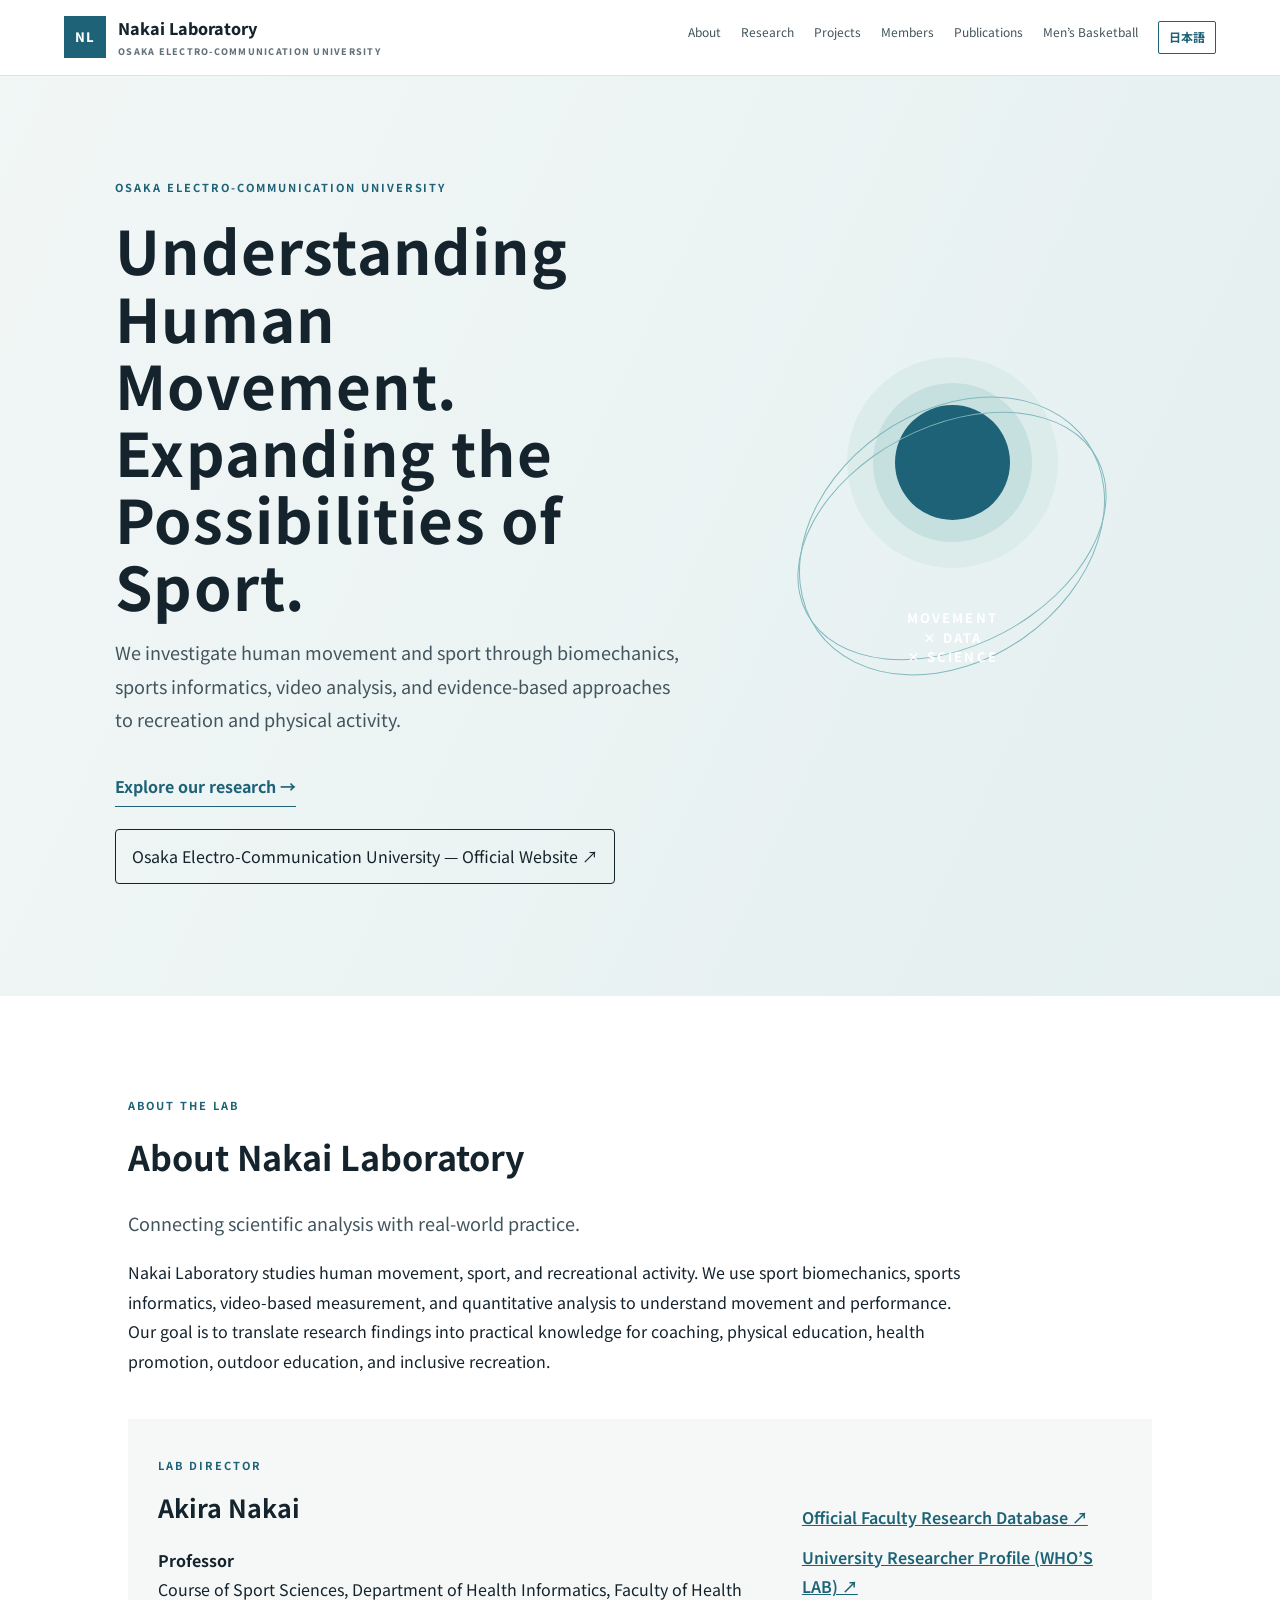
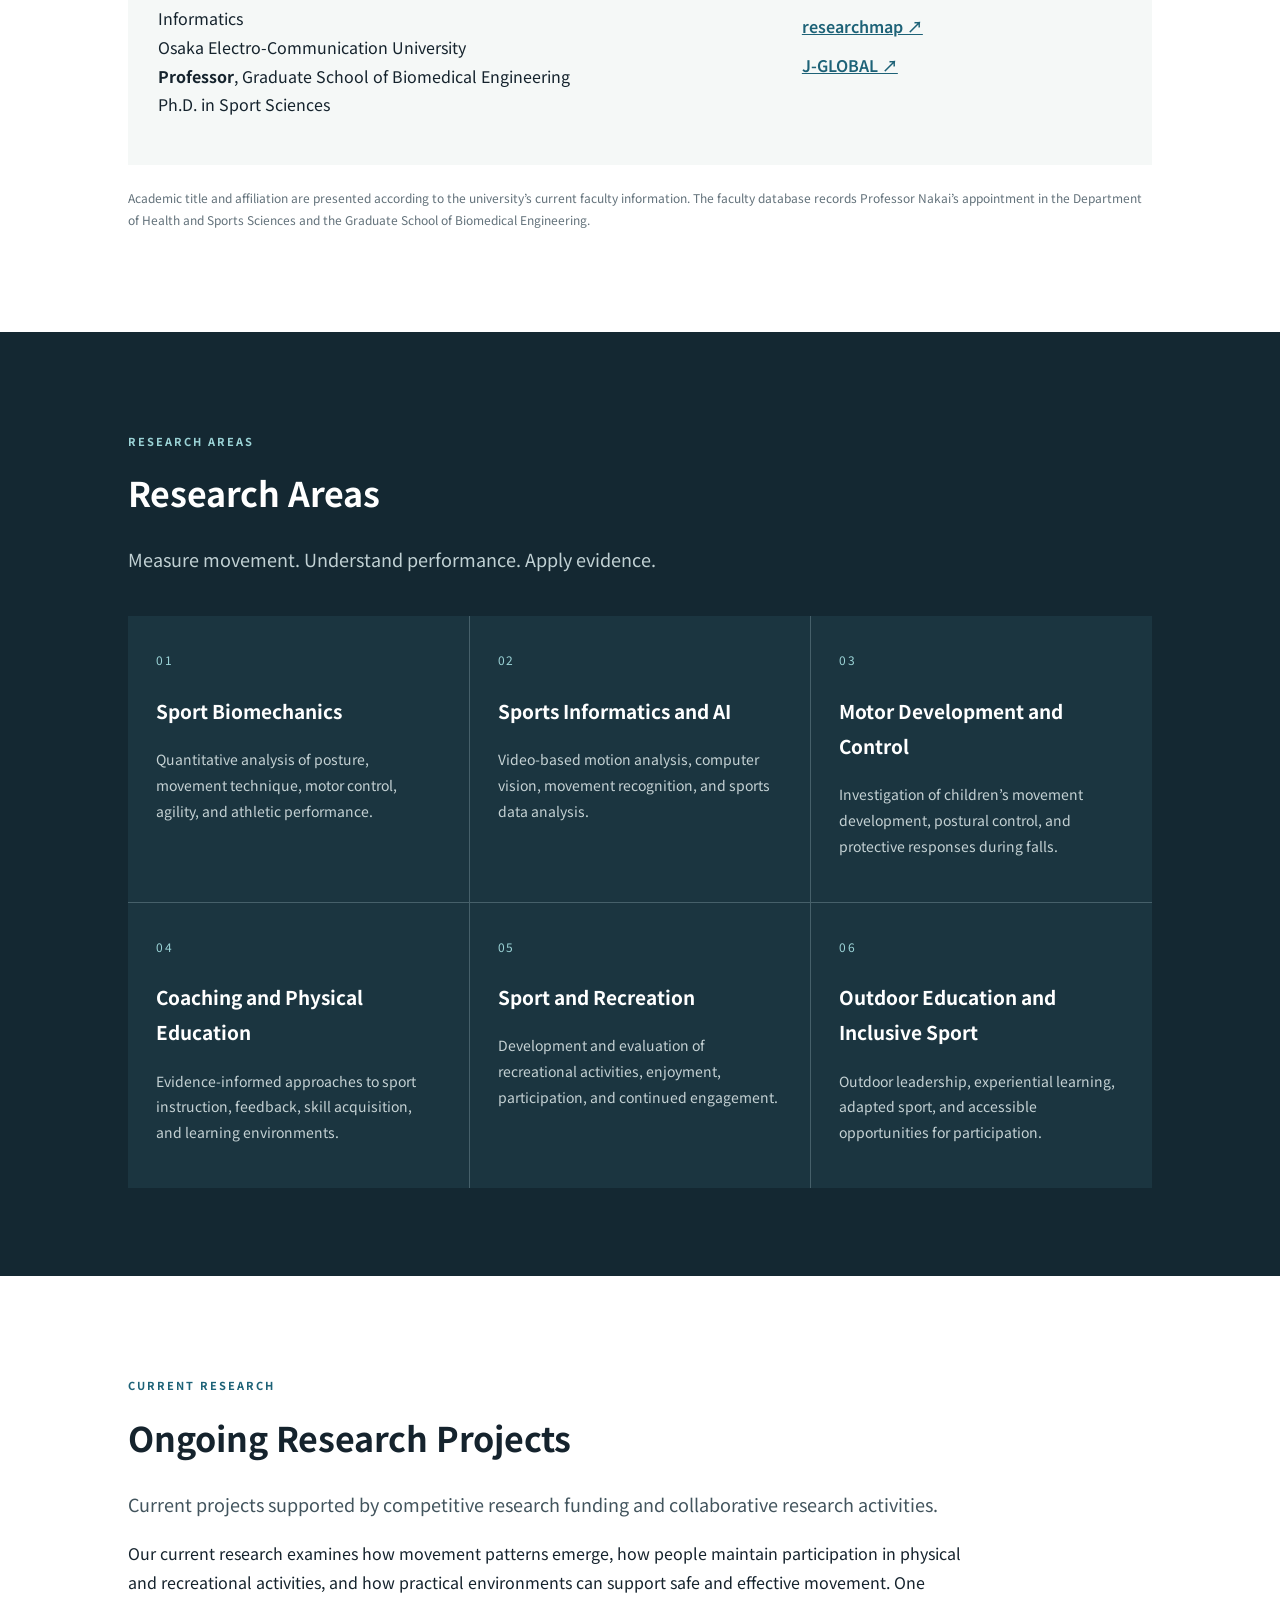
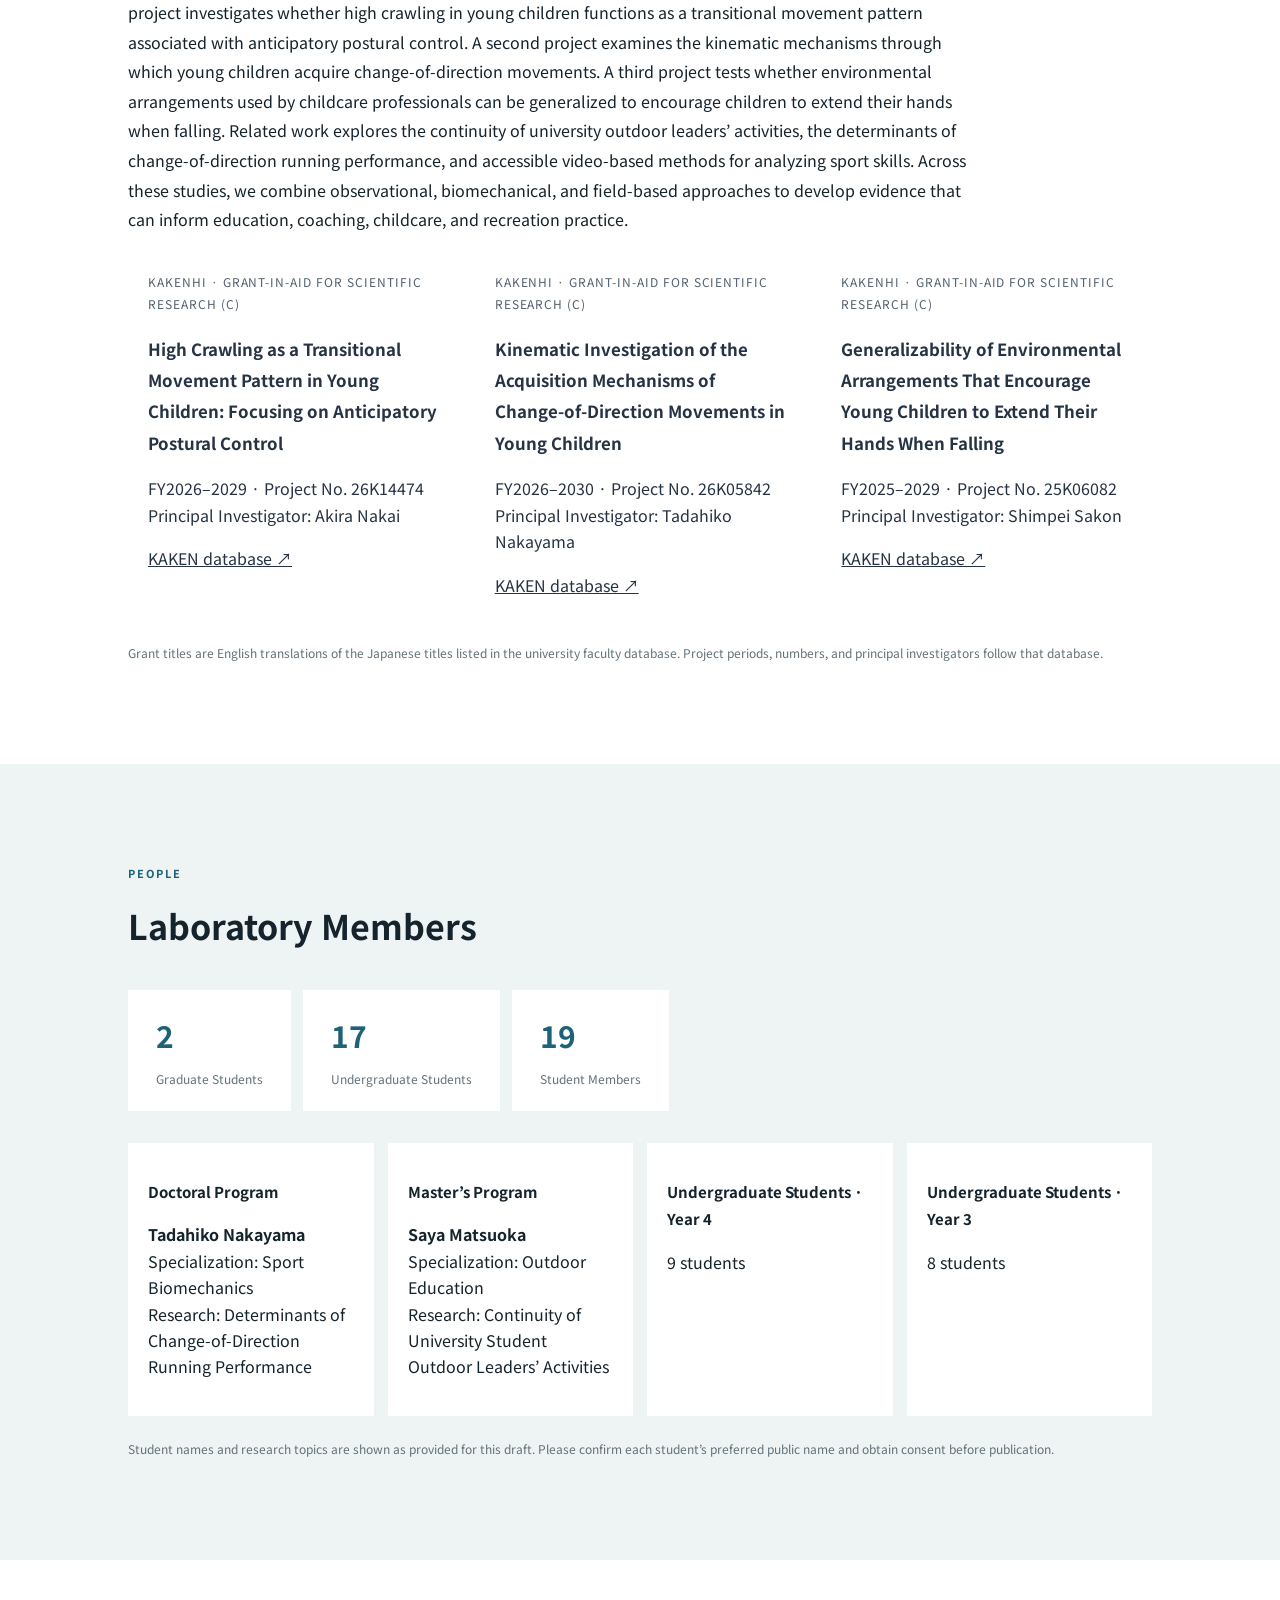
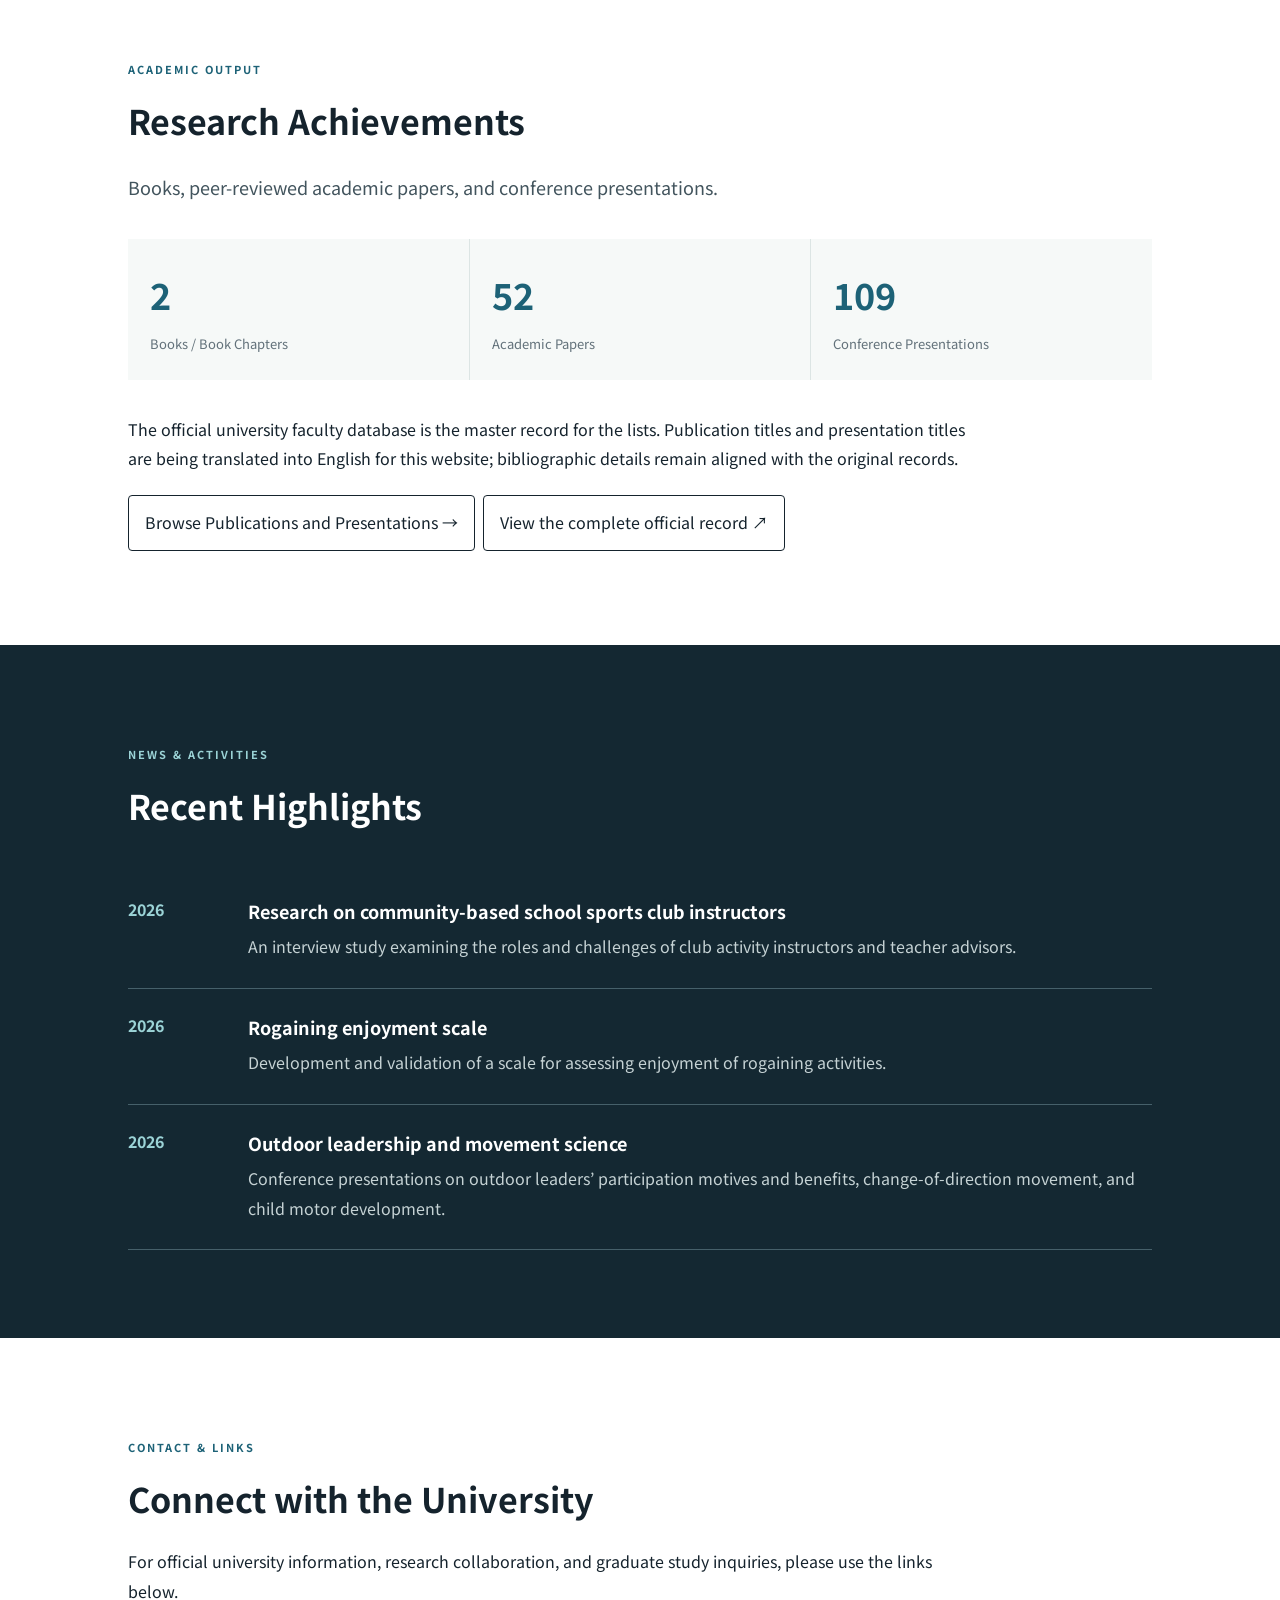
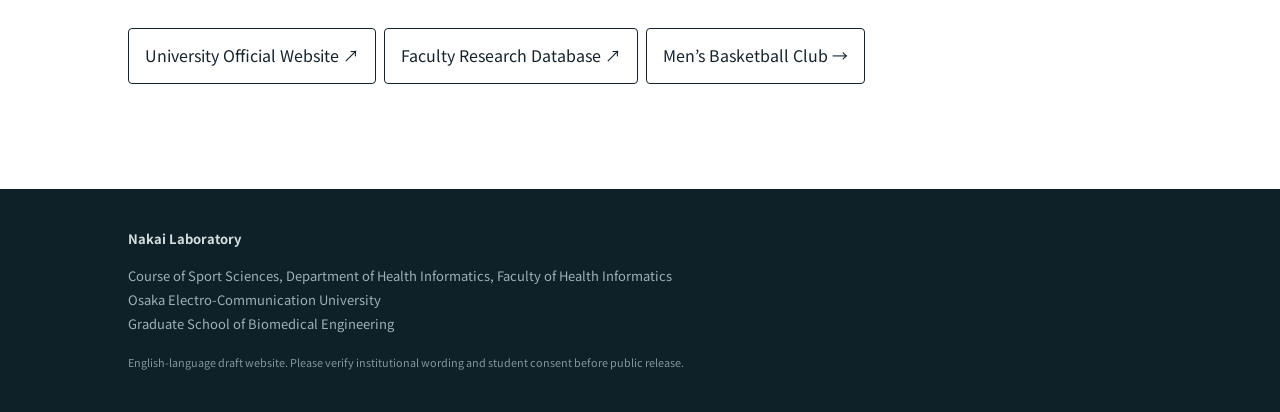
==== commit 4c57de1a: "Correct current faculty affiliation on English homepage" ====
--- a/index.html
+++ b/index.html
@@ -4,11 +4,11 @@
 <header class="site-header"><a class="brand" href="#home"><span class="brand-mark">NL</span><span>Nakai Laboratory<small>OSAKA ELECTRO-COMMUNICATION UNIVERSITY</small></span></a><nav><a href="#about">About</a><a href="#research">Research</a><a href="#projects">Projects</a><a href="#members">Members</a><a href="publications.html">Publications</a><a href="basketball.html">Men’s Basketball</a><a class="lang-switch" href="ja/index.html">日本語</a></nav></header>
 <main>
 <section class="hero" id="home"><div class="hero-copy"><p class="eyebrow">OSAKA ELECTRO-COMMUNICATION UNIVERSITY</p><h1>Understanding Human Movement.<br>Expanding the Possibilities of Sport.</h1><p class="lead">We investigate human movement and sport through biomechanics, sports informatics, video analysis, and evidence-based approaches to recreation and physical activity.</p><a class="text-link" href="#research">Explore our research →</a><p><a class="official-link" href="https://www.osakac.ac.jp/" target="_blank" rel="noopener">Osaka Electro-Communication University — Official Website ↗</a></p></div><div class="hero-visual"><div class="orbit orbit-a"></div><div class="orbit orbit-b"></div><div class="dot"></div><div class="visual-label">MOVEMENT<br>× DATA<br>× SCIENCE</div></div></section>
-<section class="intro section" id="about"><p class="eyebrow">ABOUT THE LAB</p><h2>About Nakai Laboratory</h2><p class="section-lead">Connecting scientific analysis with real-world practice.</p><p>Nakai Laboratory studies human movement, sport, and recreational activity. We use sport biomechanics, sports informatics, video-based measurement, and quantitative analysis to understand movement and performance. Our goal is to translate research findings into practical knowledge for coaching, physical education, health promotion, outdoor education, and inclusive recreation.</p><div class="profile"><div><span class="eyebrow">LAB DIRECTOR</span><h3>Akira Nakai</h3><p><strong>Professor</strong><br>Department of Health and Sports Sciences, Faculty of Medical and Health Sciences<br>Osaka Electro-Communication University<br><strong>Professor</strong>, Graduate School of Biomedical Engineering<br>Ph.D. in Sport Sciences</p></div><div class="profile-links"><a href="https://research-db.osakac.ac.jp/doku.php?id=ja:0811:nakai_akira" target="_blank" rel="noopener">Official Faculty Research Database ↗</a><a href="https://www.osakac.ac.jp/whoslab/research/nakai-a/" target="_blank" rel="noopener">University Researcher Profile (WHO’S LAB) ↗</a><a href="https://researchmap.jp/akiranakai" target="_blank" rel="noopener">researchmap ↗</a><a href="https://jglobal.jst.go.jp/detail?JGLOBAL_ID=201101075305499362" target="_blank" rel="noopener">J-GLOBAL ↗</a></div></div><p class="note">Academic title and affiliation are presented according to the university’s current faculty information. The faculty database records Professor Nakai’s appointment in the Department of Health and Sports Sciences and the Graduate School of Biomedical Engineering.</p></section>
+<section class="intro section" id="about"><p class="eyebrow">ABOUT THE LAB</p><h2>About Nakai Laboratory</h2><p class="section-lead">Connecting scientific analysis with real-world practice.</p><p>Nakai Laboratory studies human movement, sport, and recreational activity. We use sport biomechanics, sports informatics, video-based measurement, and quantitative analysis to understand movement and performance. Our goal is to translate research findings into practical knowledge for coaching, physical education, health promotion, outdoor education, and inclusive recreation.</p><div class="profile"><div><span class="eyebrow">LAB DIRECTOR</span><h3>Akira Nakai</h3><p><strong>Professor</strong><br>Course of Sport Sciences, Department of Health Informatics, Faculty of Health Informatics<br>Osaka Electro-Communication University<br><strong>Professor</strong>, Graduate School of Biomedical Engineering<br>Ph.D. in Sport Sciences</p></div><div class="profile-links"><a href="https://research-db.osakac.ac.jp/doku.php?id=ja:0811:nakai_akira" target="_blank" rel="noopener">Official Faculty Research Database ↗</a><a href="https://www.osakac.ac.jp/whoslab/research/nakai-a/" target="_blank" rel="noopener">University Researcher Profile (WHO’S LAB) ↗</a><a href="https://researchmap.jp/akiranakai" target="_blank" rel="noopener">researchmap ↗</a><a href="https://jglobal.jst.go.jp/detail?JGLOBAL_ID=201101075305499362" target="_blank" rel="noopener">J-GLOBAL ↗</a></div></div><p class="note">Academic title and affiliation are presented according to the university’s current faculty information. The faculty database records Professor Nakai’s appointment in the Department of Health and Sports Sciences and the Graduate School of Biomedical Engineering.</p></section>
 <section class="section dark" id="research"><p class="eyebrow">RESEARCH AREAS</p><h2>Research Areas</h2><p class="section-lead">Measure movement. Understand performance. Apply evidence.</p><div class="cards"><article><span>01</span><h3>Sport Biomechanics</h3><p>Quantitative analysis of posture, movement technique, motor control, agility, and athletic performance.</p></article><article><span>02</span><h3>Sports Informatics and AI</h3><p>Video-based motion analysis, computer vision, movement recognition, and sports data analysis.</p></article><article><span>03</span><h3>Motor Development and Control</h3><p>Investigation of children’s movement development, postural control, and protective responses during falls.</p></article><article><span>04</span><h3>Coaching and Physical Education</h3><p>Evidence-informed approaches to sport instruction, feedback, skill acquisition, and learning environments.</p></article><article><span>05</span><h3>Sport and Recreation</h3><p>Development and evaluation of recreational activities, enjoyment, participation, and continued engagement.</p></article><article><span>06</span><h3>Outdoor Education and Inclusive Sport</h3><p>Outdoor leadership, experiential learning, adapted sport, and accessible opportunities for participation.</p></article></div></section>
 <section class="section" id="projects"><p class="eyebrow">CURRENT RESEARCH</p><h2>Ongoing Research Projects</h2><p class="section-lead">Current projects supported by competitive research funding and collaborative research activities.</p><p>Our current research examines how movement patterns emerge, how people maintain participation in physical and recreational activities, and how practical environments can support safe and effective movement. One project investigates whether high crawling in young children functions as a transitional movement pattern associated with anticipatory postural control. A second project examines the kinematic mechanisms through which young children acquire change-of-direction movements. A third project tests whether environmental arrangements used by childcare professionals can be generalized to encourage children to extend their hands when falling. Related work explores the continuity of university outdoor leaders’ activities, the determinants of change-of-direction running performance, and accessible video-based methods for analyzing sport skills. Across these studies, we combine observational, biomechanical, and field-based approaches to develop evidence that can inform education, coaching, childcare, and recreation practice.</p><div class="grant-grid"><article><span class="tag">KAKENHI · Grant-in-Aid for Scientific Research (C)</span><h3>High Crawling as a Transitional Movement Pattern in Young Children: Focusing on Anticipatory Postural Control</h3><p>FY2026–2029 · Project No. 26K14474<br>Principal Investigator: Akira Nakai</p><a href="https://kaken.nii.ac.jp/" target="_blank" rel="noopener">KAKEN database ↗</a></article><article><span class="tag">KAKENHI · Grant-in-Aid for Scientific Research (C)</span><h3>Kinematic Investigation of the Acquisition Mechanisms of Change-of-Direction Movements in Young Children</h3><p>FY2026–2030 · Project No. 26K05842<br>Principal Investigator: Tadahiko Nakayama</p><a href="https://kaken.nii.ac.jp/" target="_blank" rel="noopener">KAKEN database ↗</a></article><article><span class="tag">KAKENHI · Grant-in-Aid for Scientific Research (C)</span><h3>Generalizability of Environmental Arrangements That Encourage Young Children to Extend Their Hands When Falling</h3><p>FY2025–2029 · Project No. 25K06082<br>Principal Investigator: Shimpei Sakon</p><a href="https://kaken.nii.ac.jp/" target="_blank" rel="noopener">KAKEN database ↗</a></article></div><p class="note">Grant titles are English translations of the Japanese titles listed in the university faculty database. Project periods, numbers, and principal investigators follow that database.</p></section>
 <section class="section pale" id="members"><p class="eyebrow">PEOPLE</p><h2>Laboratory Members</h2><div class="member-summary"><div><strong>2</strong><span>Graduate Students</span></div><div><strong>17</strong><span>Undergraduate Students</span></div><div><strong>19</strong><span>Student Members</span></div></div><div class="member-grid"><article><h3>Doctoral Program</h3><p><strong>Tadahiko Nakayama</strong><br>Specialization: Sport Biomechanics<br>Research: Determinants of Change-of-Direction Running Performance</p></article><article><h3>Master’s Program</h3><p><strong>Saya Matsuoka</strong><br>Specialization: Outdoor Education<br>Research: Continuity of University Student Outdoor Leaders’ Activities</p></article><article><h3>Undergraduate Students · Year 4</h3><p>9 students</p></article><article><h3>Undergraduate Students · Year 3</h3><p>8 students</p></article></div><p class="note">Student names and research topics are shown as provided for this draft. Please confirm each student’s preferred public name and obtain consent before publication.</p></section>
 <section class="section" id="achievements"><p class="eyebrow">ACADEMIC OUTPUT</p><h2>Research Achievements</h2><p class="section-lead">Books, peer-reviewed academic papers, and conference presentations.</p><div class="metrics"><div><strong>2</strong><span>Books / Book Chapters</span></div><div><strong>52</strong><span>Academic Papers</span></div><div><strong>109</strong><span>Conference Presentations</span></div></div><p>The official university faculty database is the master record for the lists. Publication titles and presentation titles are being translated into English for this website; bibliographic details remain aligned with the original records.</p><a class="official-link" href="publications.html">Browse Publications and Presentations →</a><a class="official-link" href="https://research-db.osakac.ac.jp/doku.php?id=ja:0811:nakai_akira" target="_blank" rel="noopener">View the complete official record ↗</a></section>
 <section class="section dark" id="news"><p class="eyebrow">NEWS &amp; ACTIVITIES</p><h2>Recent Highlights</h2><div class="news-list"><article><time>2026</time><div><h3>Research on community-based school sports club instructors</h3><p>An interview study examining the roles and challenges of club activity instructors and teacher advisors.</p></div></article><article><time>2026</time><div><h3>Rogaining enjoyment scale</h3><p>Development and validation of a scale for assessing enjoyment of rogaining activities.</p></div></article><article><time>2026</time><div><h3>Outdoor leadership and movement science</h3><p>Conference presentations on outdoor leaders’ participation motives and benefits, change-of-direction movement, and child motor development.</p></div></article></div></section>
 <section class="contact section" id="contact"><p class="eyebrow">CONTACT &amp; LINKS</p><h2>Connect with the University</h2><p>For official university information, research collaboration, and graduate study inquiries, please use the links below.</p><a class="official-link" href="https://www.osakac.ac.jp/" target="_blank" rel="noopener">University Official Website ↗</a><a class="official-link" href="https://research-db.osakac.ac.jp/doku.php?id=ja:0811:nakai_akira" target="_blank" rel="noopener">Faculty Research Database ↗</a><a class="official-link" href="basketball.html">Men’s Basketball Club →</a></section>
-</main><footer><strong>Nakai Laboratory</strong><p>Department of Health and Sports Sciences, Faculty of Medical and Health Sciences<br>Osaka Electro-Communication University<br>Graduate School of Biomedical Engineering</p><small>English-language draft website. Please verify institutional wording and student consent before public release.</small></footer></body></html>+</main><footer><strong>Nakai Laboratory</strong><p>Course of Sport Sciences, Department of Health Informatics, Faculty of Health Informatics<br>Osaka Electro-Communication University<br>Graduate School of Biomedical Engineering</p><small>English-language draft website. Please verify institutional wording and student consent before public release.</small></footer></body></html>
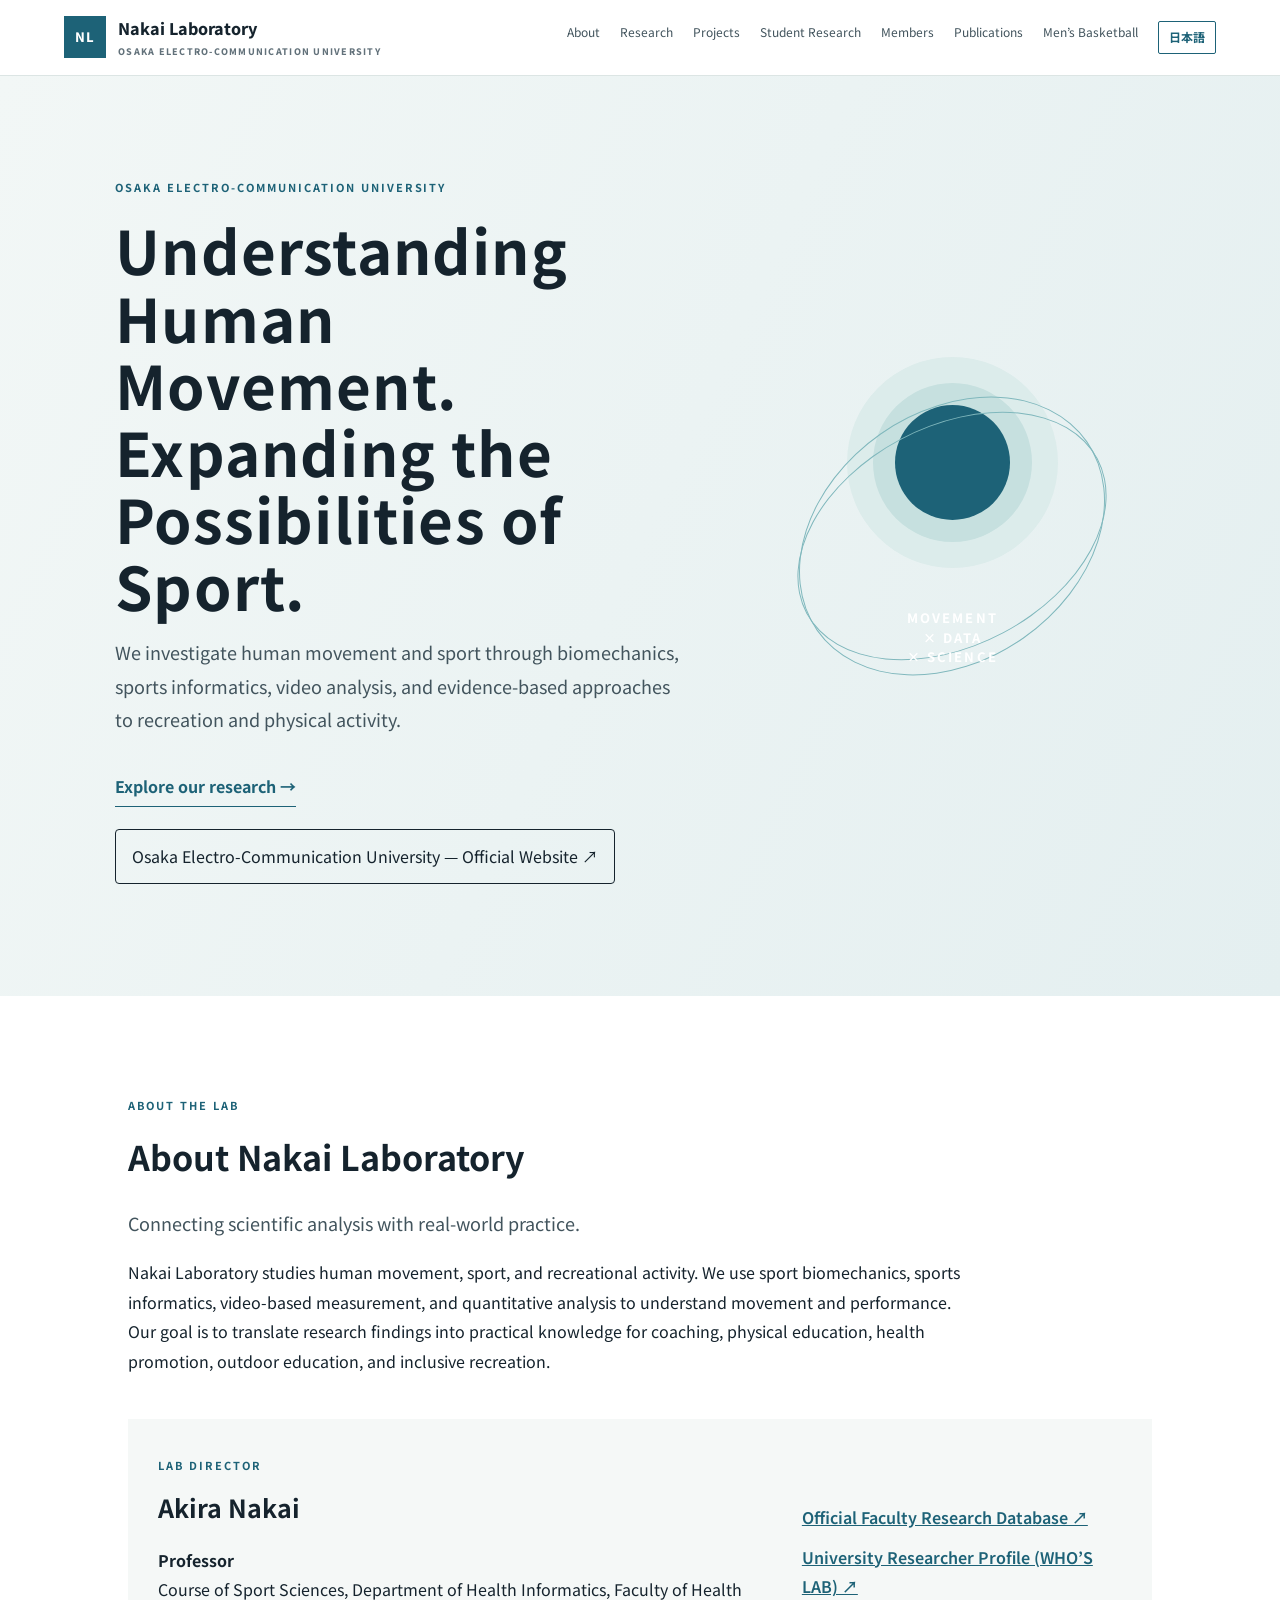
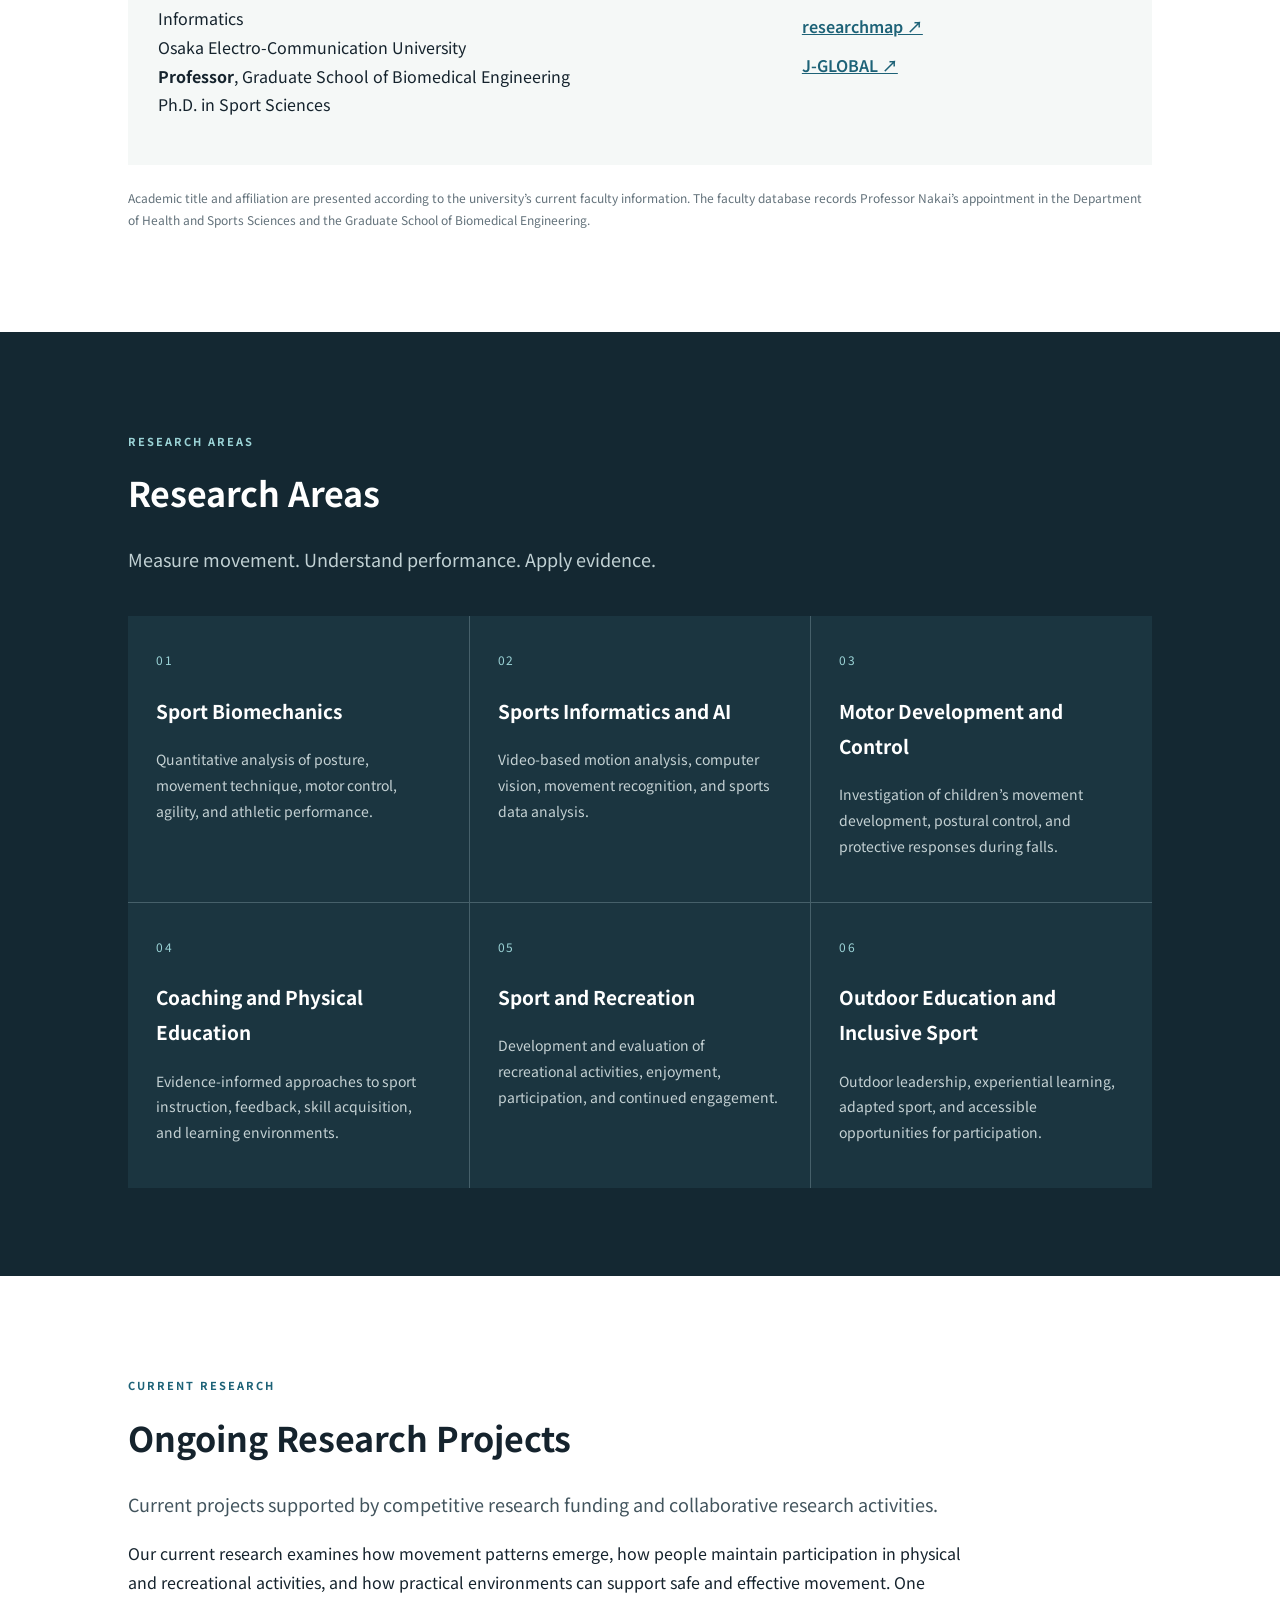
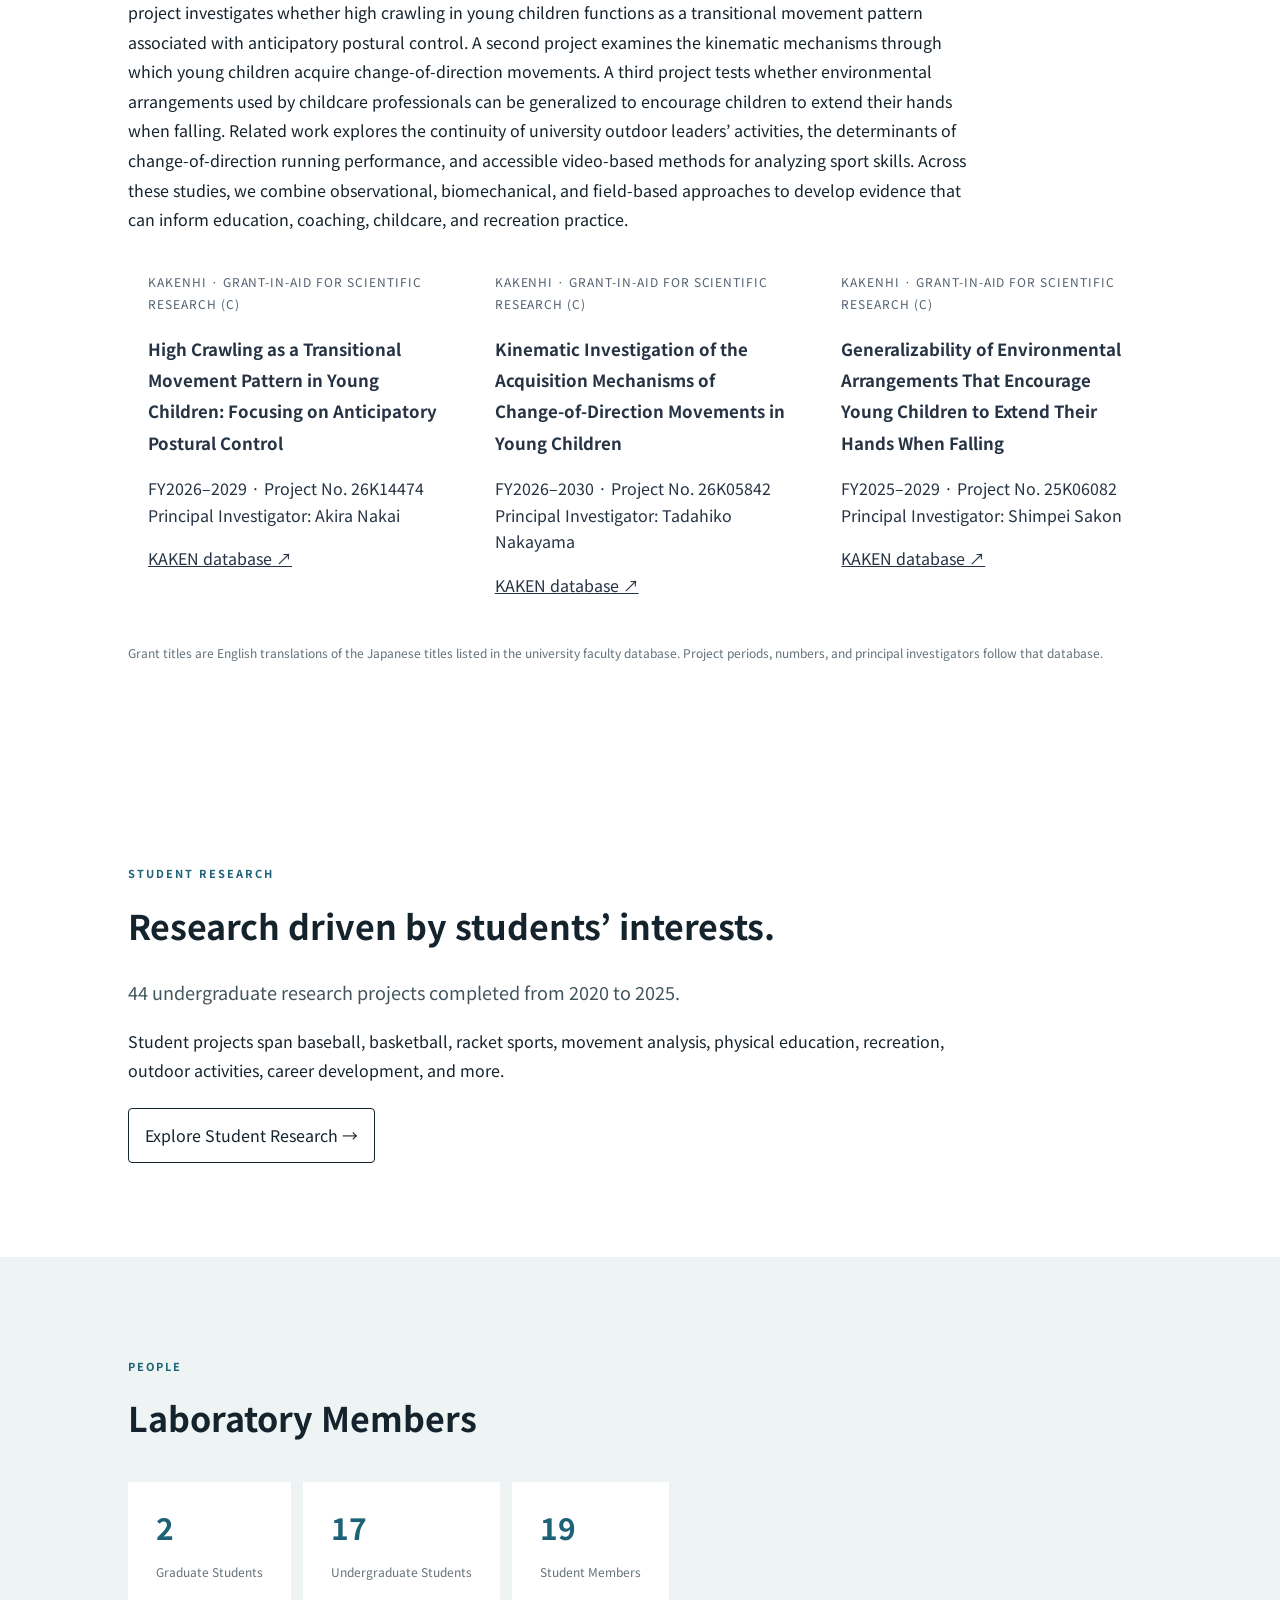
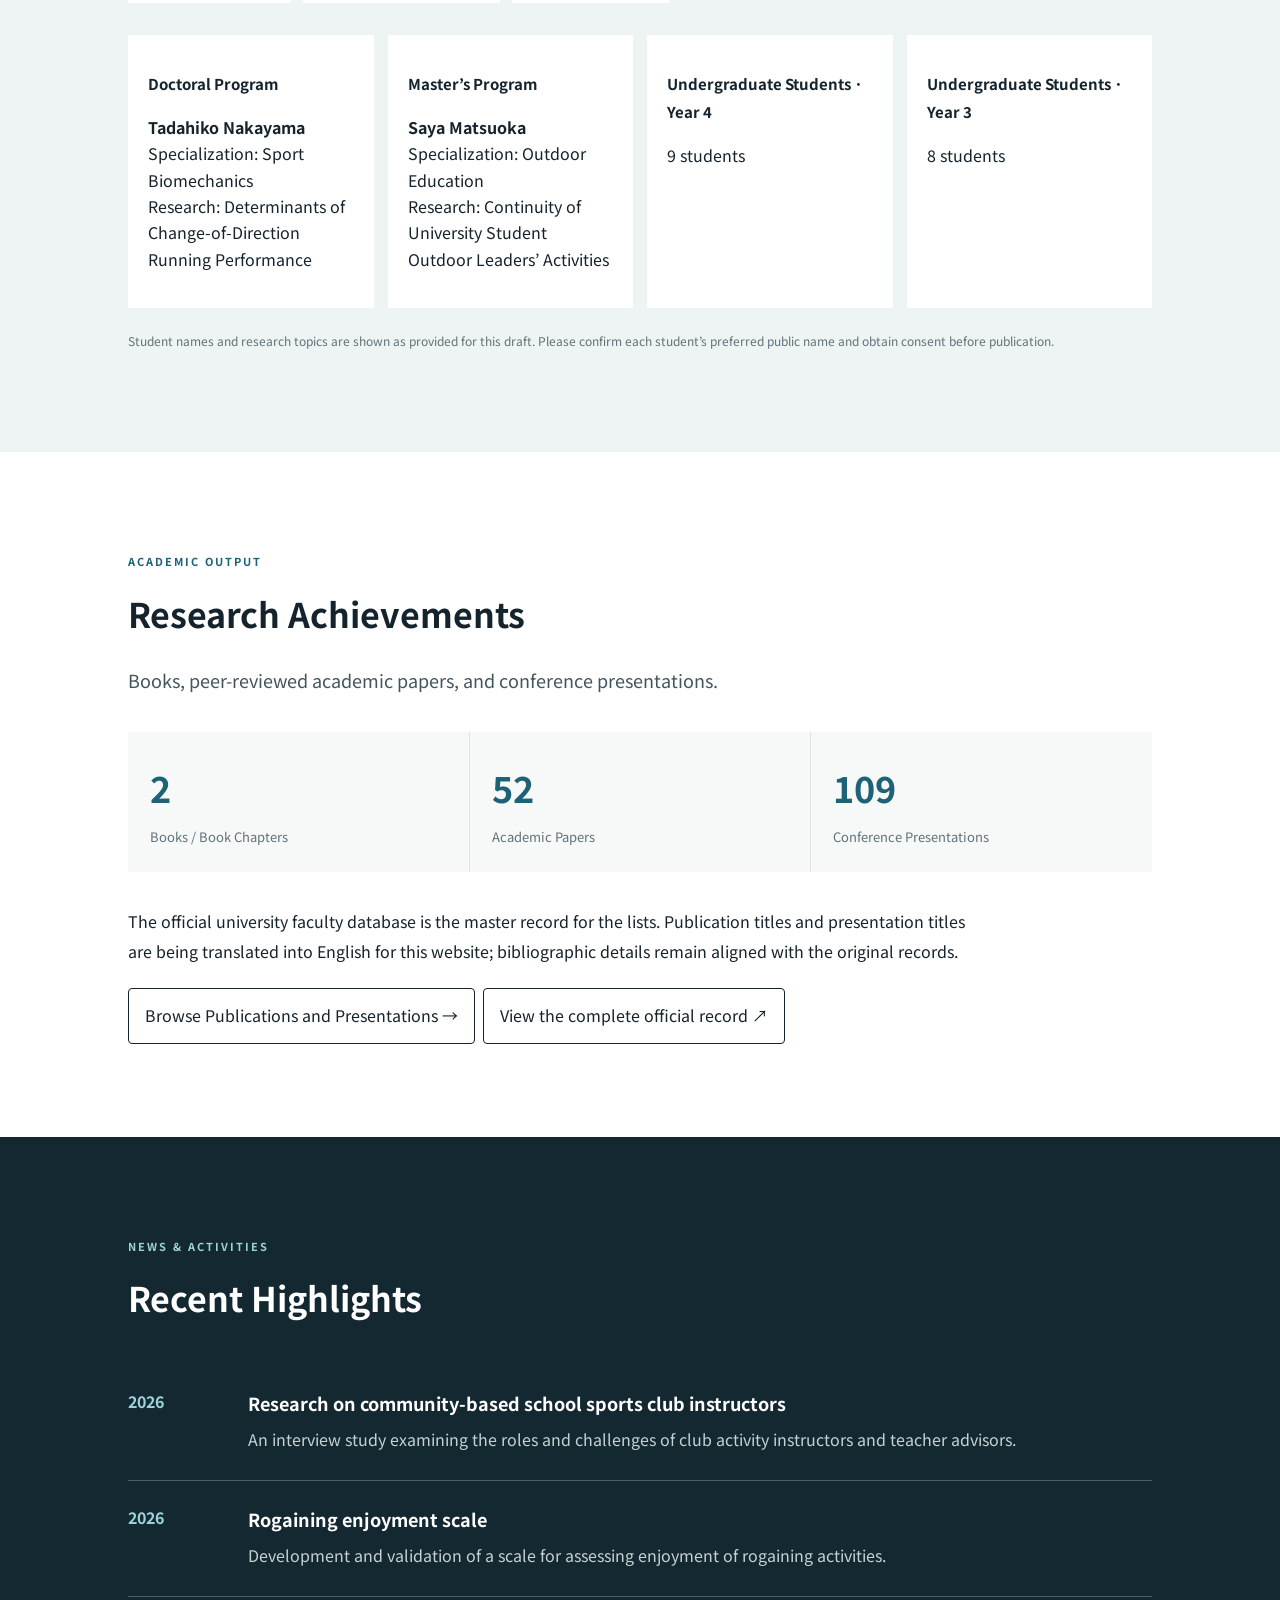
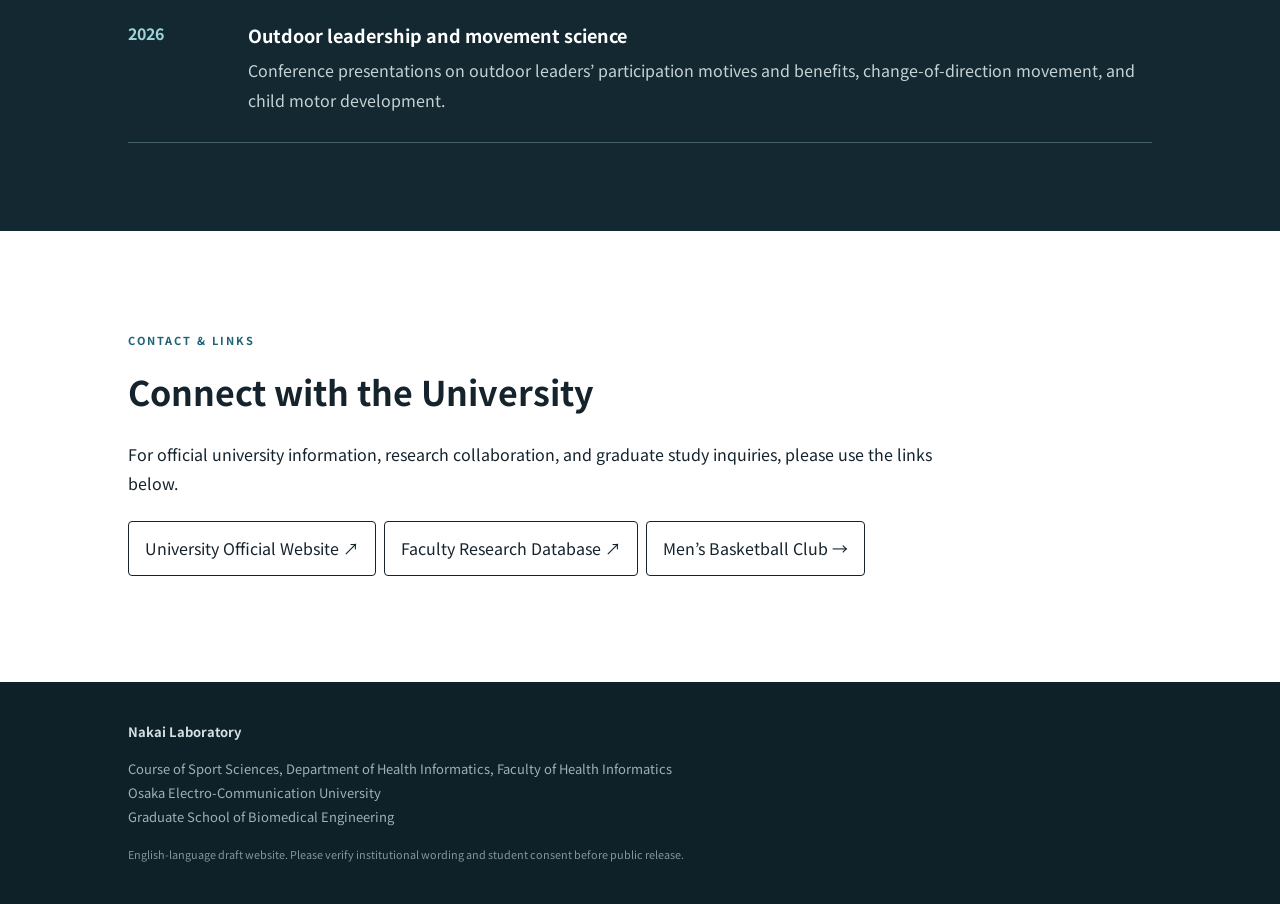
==== commit 07be4d2e: "Add Student Research entry to English homepage" ====
--- a/index.html
+++ b/index.html
@@ -1,13 +1,13 @@
 <!doctype html>
 <html lang="en"><head><meta charset="utf-8"><meta name="viewport" content="width=device-width, initial-scale=1"><meta name="description" content="Nakai Laboratory at Osaka Electro-Communication University. Research in sport and recreation, sports informatics, biomechanics, movement development, and outdoor education."><title>Nakai Laboratory | Osaka Electro-Communication University</title><link rel="stylesheet" href="style.css"></head>
 <body>
-<header class="site-header"><a class="brand" href="#home"><span class="brand-mark">NL</span><span>Nakai Laboratory<small>OSAKA ELECTRO-COMMUNICATION UNIVERSITY</small></span></a><nav><a href="#about">About</a><a href="#research">Research</a><a href="#projects">Projects</a><a href="#members">Members</a><a href="publications.html">Publications</a><a href="basketball.html">Men’s Basketball</a><a class="lang-switch" href="ja/index.html">日本語</a></nav></header>
+<header class="site-header"><a class="brand" href="#home"><span class="brand-mark">NL</span><span>Nakai Laboratory<small>OSAKA ELECTRO-COMMUNICATION UNIVERSITY</small></span></a><nav><a href="#about">About</a><a href="#research">Research</a><a href="#projects">Projects</a><a href="student-research.html">Student Research</a><a href="#members">Members</a><a href="publications.html">Publications</a><a href="basketball.html">Men’s Basketball</a><a class="lang-switch" href="ja/index.html">日本語</a></nav></header>
 <main>
 <section class="hero" id="home"><div class="hero-copy"><p class="eyebrow">OSAKA ELECTRO-COMMUNICATION UNIVERSITY</p><h1>Understanding Human Movement.<br>Expanding the Possibilities of Sport.</h1><p class="lead">We investigate human movement and sport through biomechanics, sports informatics, video analysis, and evidence-based approaches to recreation and physical activity.</p><a class="text-link" href="#research">Explore our research →</a><p><a class="official-link" href="https://www.osakac.ac.jp/" target="_blank" rel="noopener">Osaka Electro-Communication University — Official Website ↗</a></p></div><div class="hero-visual"><div class="orbit orbit-a"></div><div class="orbit orbit-b"></div><div class="dot"></div><div class="visual-label">MOVEMENT<br>× DATA<br>× SCIENCE</div></div></section>
 <section class="intro section" id="about"><p class="eyebrow">ABOUT THE LAB</p><h2>About Nakai Laboratory</h2><p class="section-lead">Connecting scientific analysis with real-world practice.</p><p>Nakai Laboratory studies human movement, sport, and recreational activity. We use sport biomechanics, sports informatics, video-based measurement, and quantitative analysis to understand movement and performance. Our goal is to translate research findings into practical knowledge for coaching, physical education, health promotion, outdoor education, and inclusive recreation.</p><div class="profile"><div><span class="eyebrow">LAB DIRECTOR</span><h3>Akira Nakai</h3><p><strong>Professor</strong><br>Course of Sport Sciences, Department of Health Informatics, Faculty of Health Informatics<br>Osaka Electro-Communication University<br><strong>Professor</strong>, Graduate School of Biomedical Engineering<br>Ph.D. in Sport Sciences</p></div><div class="profile-links"><a href="https://research-db.osakac.ac.jp/doku.php?id=ja:0811:nakai_akira" target="_blank" rel="noopener">Official Faculty Research Database ↗</a><a href="https://www.osakac.ac.jp/whoslab/research/nakai-a/" target="_blank" rel="noopener">University Researcher Profile (WHO’S LAB) ↗</a><a href="https://researchmap.jp/akiranakai" target="_blank" rel="noopener">researchmap ↗</a><a href="https://jglobal.jst.go.jp/detail?JGLOBAL_ID=201101075305499362" target="_blank" rel="noopener">J-GLOBAL ↗</a></div></div><p class="note">Academic title and affiliation are presented according to the university’s current faculty information. The faculty database records Professor Nakai’s appointment in the Department of Health and Sports Sciences and the Graduate School of Biomedical Engineering.</p></section>
 <section class="section dark" id="research"><p class="eyebrow">RESEARCH AREAS</p><h2>Research Areas</h2><p class="section-lead">Measure movement. Understand performance. Apply evidence.</p><div class="cards"><article><span>01</span><h3>Sport Biomechanics</h3><p>Quantitative analysis of posture, movement technique, motor control, agility, and athletic performance.</p></article><article><span>02</span><h3>Sports Informatics and AI</h3><p>Video-based motion analysis, computer vision, movement recognition, and sports data analysis.</p></article><article><span>03</span><h3>Motor Development and Control</h3><p>Investigation of children’s movement development, postural control, and protective responses during falls.</p></article><article><span>04</span><h3>Coaching and Physical Education</h3><p>Evidence-informed approaches to sport instruction, feedback, skill acquisition, and learning environments.</p></article><article><span>05</span><h3>Sport and Recreation</h3><p>Development and evaluation of recreational activities, enjoyment, participation, and continued engagement.</p></article><article><span>06</span><h3>Outdoor Education and Inclusive Sport</h3><p>Outdoor leadership, experiential learning, adapted sport, and accessible opportunities for participation.</p></article></div></section>
 <section class="section" id="projects"><p class="eyebrow">CURRENT RESEARCH</p><h2>Ongoing Research Projects</h2><p class="section-lead">Current projects supported by competitive research funding and collaborative research activities.</p><p>Our current research examines how movement patterns emerge, how people maintain participation in physical and recreational activities, and how practical environments can support safe and effective movement. One project investigates whether high crawling in young children functions as a transitional movement pattern associated with anticipatory postural control. A second project examines the kinematic mechanisms through which young children acquire change-of-direction movements. A third project tests whether environmental arrangements used by childcare professionals can be generalized to encourage children to extend their hands when falling. Related work explores the continuity of university outdoor leaders’ activities, the determinants of change-of-direction running performance, and accessible video-based methods for analyzing sport skills. Across these studies, we combine observational, biomechanical, and field-based approaches to develop evidence that can inform education, coaching, childcare, and recreation practice.</p><div class="grant-grid"><article><span class="tag">KAKENHI · Grant-in-Aid for Scientific Research (C)</span><h3>High Crawling as a Transitional Movement Pattern in Young Children: Focusing on Anticipatory Postural Control</h3><p>FY2026–2029 · Project No. 26K14474<br>Principal Investigator: Akira Nakai</p><a href="https://kaken.nii.ac.jp/" target="_blank" rel="noopener">KAKEN database ↗</a></article><article><span class="tag">KAKENHI · Grant-in-Aid for Scientific Research (C)</span><h3>Kinematic Investigation of the Acquisition Mechanisms of Change-of-Direction Movements in Young Children</h3><p>FY2026–2030 · Project No. 26K05842<br>Principal Investigator: Tadahiko Nakayama</p><a href="https://kaken.nii.ac.jp/" target="_blank" rel="noopener">KAKEN database ↗</a></article><article><span class="tag">KAKENHI · Grant-in-Aid for Scientific Research (C)</span><h3>Generalizability of Environmental Arrangements That Encourage Young Children to Extend Their Hands When Falling</h3><p>FY2025–2029 · Project No. 25K06082<br>Principal Investigator: Shimpei Sakon</p><a href="https://kaken.nii.ac.jp/" target="_blank" rel="noopener">KAKEN database ↗</a></article></div><p class="note">Grant titles are English translations of the Japanese titles listed in the university faculty database. Project periods, numbers, and principal investigators follow that database.</p></section>
-<section class="section pale" id="members"><p class="eyebrow">PEOPLE</p><h2>Laboratory Members</h2><div class="member-summary"><div><strong>2</strong><span>Graduate Students</span></div><div><strong>17</strong><span>Undergraduate Students</span></div><div><strong>19</strong><span>Student Members</span></div></div><div class="member-grid"><article><h3>Doctoral Program</h3><p><strong>Tadahiko Nakayama</strong><br>Specialization: Sport Biomechanics<br>Research: Determinants of Change-of-Direction Running Performance</p></article><article><h3>Master’s Program</h3><p><strong>Saya Matsuoka</strong><br>Specialization: Outdoor Education<br>Research: Continuity of University Student Outdoor Leaders’ Activities</p></article><article><h3>Undergraduate Students · Year 4</h3><p>9 students</p></article><article><h3>Undergraduate Students · Year 3</h3><p>8 students</p></article></div><p class="note">Student names and research topics are shown as provided for this draft. Please confirm each student’s preferred public name and obtain consent before publication.</p></section>
+<section class="section student-research-promo"><p class="eyebrow">STUDENT RESEARCH</p><h2>Research driven by students’ interests.</h2><p class="section-lead">44 undergraduate research projects completed from 2020 to 2025.</p><p>Student projects span baseball, basketball, racket sports, movement analysis, physical education, recreation, outdoor activities, career development, and more.</p><a class="official-link" href="student-research.html">Explore Student Research →</a></section><section class="section pale" id="members"><p class="eyebrow">PEOPLE</p><h2>Laboratory Members</h2><div class="member-summary"><div><strong>2</strong><span>Graduate Students</span></div><div><strong>17</strong><span>Undergraduate Students</span></div><div><strong>19</strong><span>Student Members</span></div></div><div class="member-grid"><article><h3>Doctoral Program</h3><p><strong>Tadahiko Nakayama</strong><br>Specialization: Sport Biomechanics<br>Research: Determinants of Change-of-Direction Running Performance</p></article><article><h3>Master’s Program</h3><p><strong>Saya Matsuoka</strong><br>Specialization: Outdoor Education<br>Research: Continuity of University Student Outdoor Leaders’ Activities</p></article><article><h3>Undergraduate Students · Year 4</h3><p>9 students</p></article><article><h3>Undergraduate Students · Year 3</h3><p>8 students</p></article></div><p class="note">Student names and research topics are shown as provided for this draft. Please confirm each student’s preferred public name and obtain consent before publication.</p></section>
 <section class="section" id="achievements"><p class="eyebrow">ACADEMIC OUTPUT</p><h2>Research Achievements</h2><p class="section-lead">Books, peer-reviewed academic papers, and conference presentations.</p><div class="metrics"><div><strong>2</strong><span>Books / Book Chapters</span></div><div><strong>52</strong><span>Academic Papers</span></div><div><strong>109</strong><span>Conference Presentations</span></div></div><p>The official university faculty database is the master record for the lists. Publication titles and presentation titles are being translated into English for this website; bibliographic details remain aligned with the original records.</p><a class="official-link" href="publications.html">Browse Publications and Presentations →</a><a class="official-link" href="https://research-db.osakac.ac.jp/doku.php?id=ja:0811:nakai_akira" target="_blank" rel="noopener">View the complete official record ↗</a></section>
 <section class="section dark" id="news"><p class="eyebrow">NEWS &amp; ACTIVITIES</p><h2>Recent Highlights</h2><div class="news-list"><article><time>2026</time><div><h3>Research on community-based school sports club instructors</h3><p>An interview study examining the roles and challenges of club activity instructors and teacher advisors.</p></div></article><article><time>2026</time><div><h3>Rogaining enjoyment scale</h3><p>Development and validation of a scale for assessing enjoyment of rogaining activities.</p></div></article><article><time>2026</time><div><h3>Outdoor leadership and movement science</h3><p>Conference presentations on outdoor leaders’ participation motives and benefits, change-of-direction movement, and child motor development.</p></div></article></div></section>
 <section class="contact section" id="contact"><p class="eyebrow">CONTACT &amp; LINKS</p><h2>Connect with the University</h2><p>For official university information, research collaboration, and graduate study inquiries, please use the links below.</p><a class="official-link" href="https://www.osakac.ac.jp/" target="_blank" rel="noopener">University Official Website ↗</a><a class="official-link" href="https://research-db.osakac.ac.jp/doku.php?id=ja:0811:nakai_akira" target="_blank" rel="noopener">Faculty Research Database ↗</a><a class="official-link" href="basketball.html">Men’s Basketball Club →</a></section>
